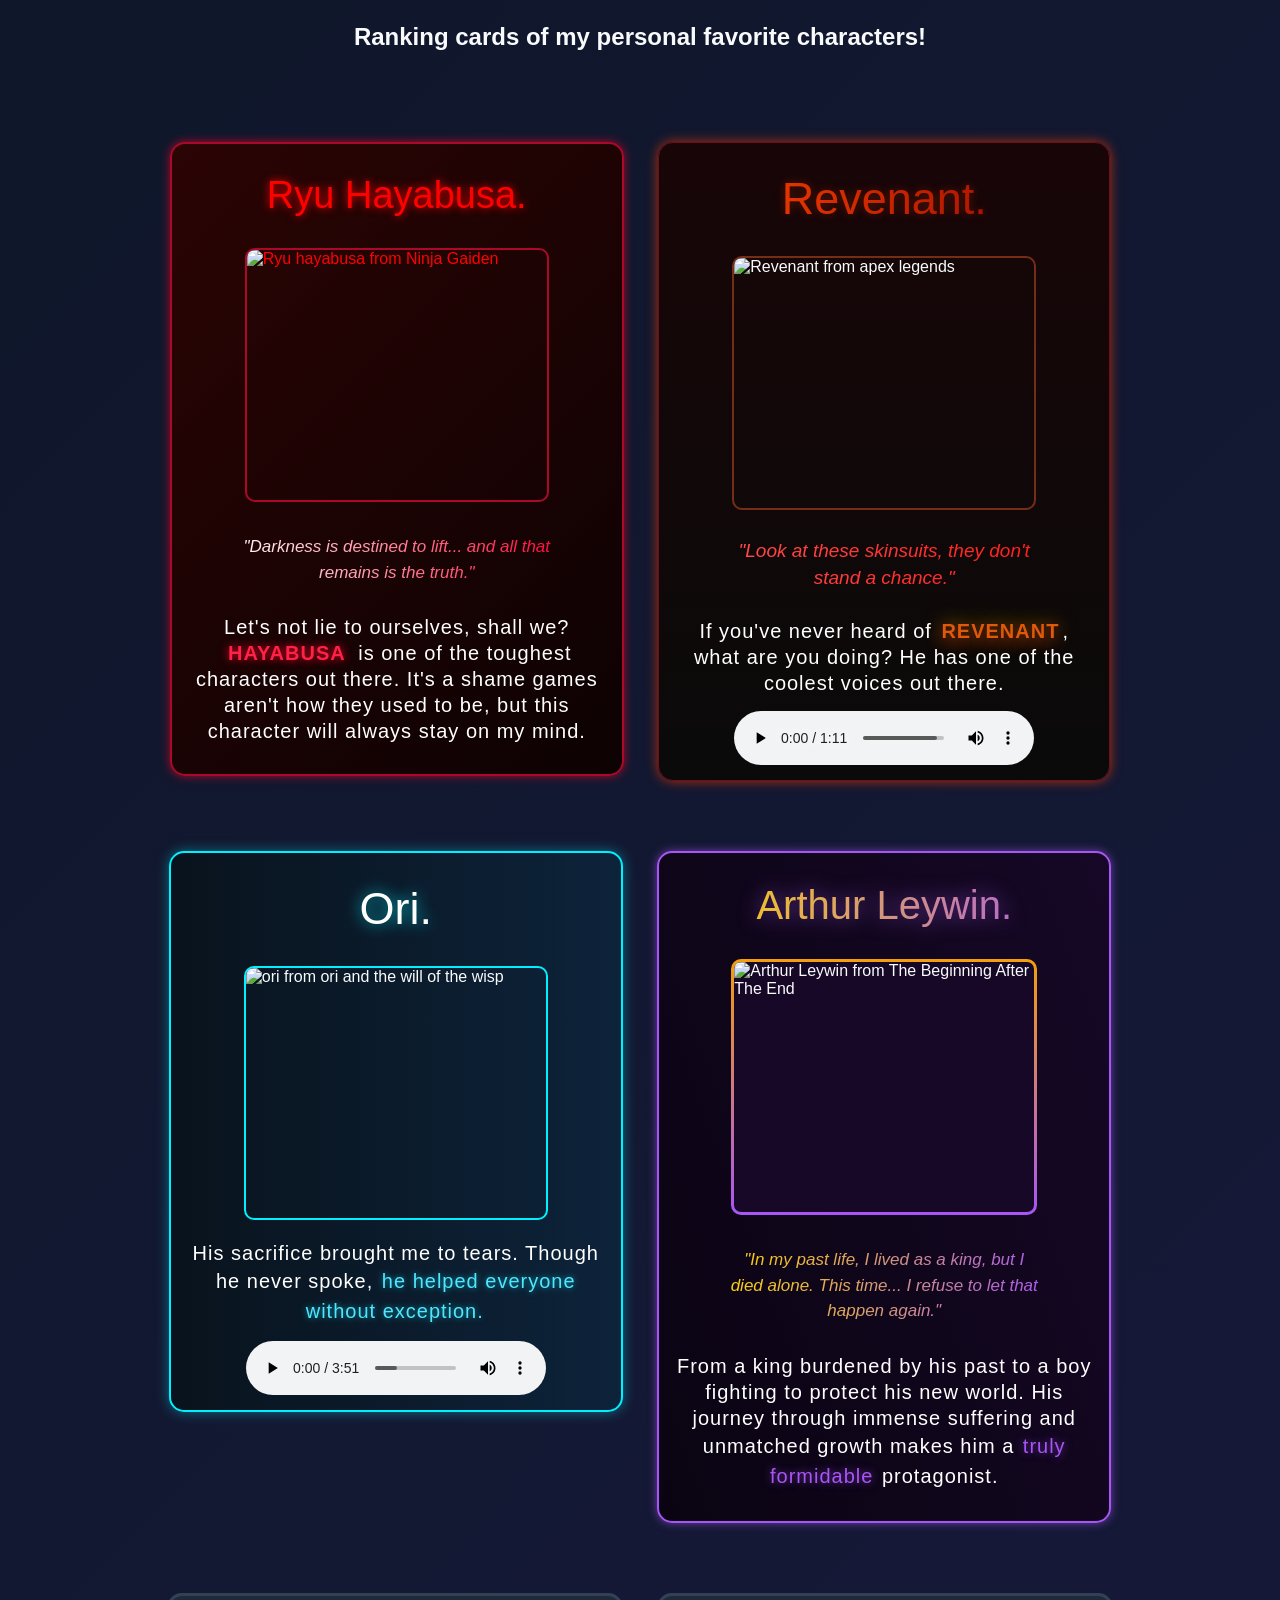
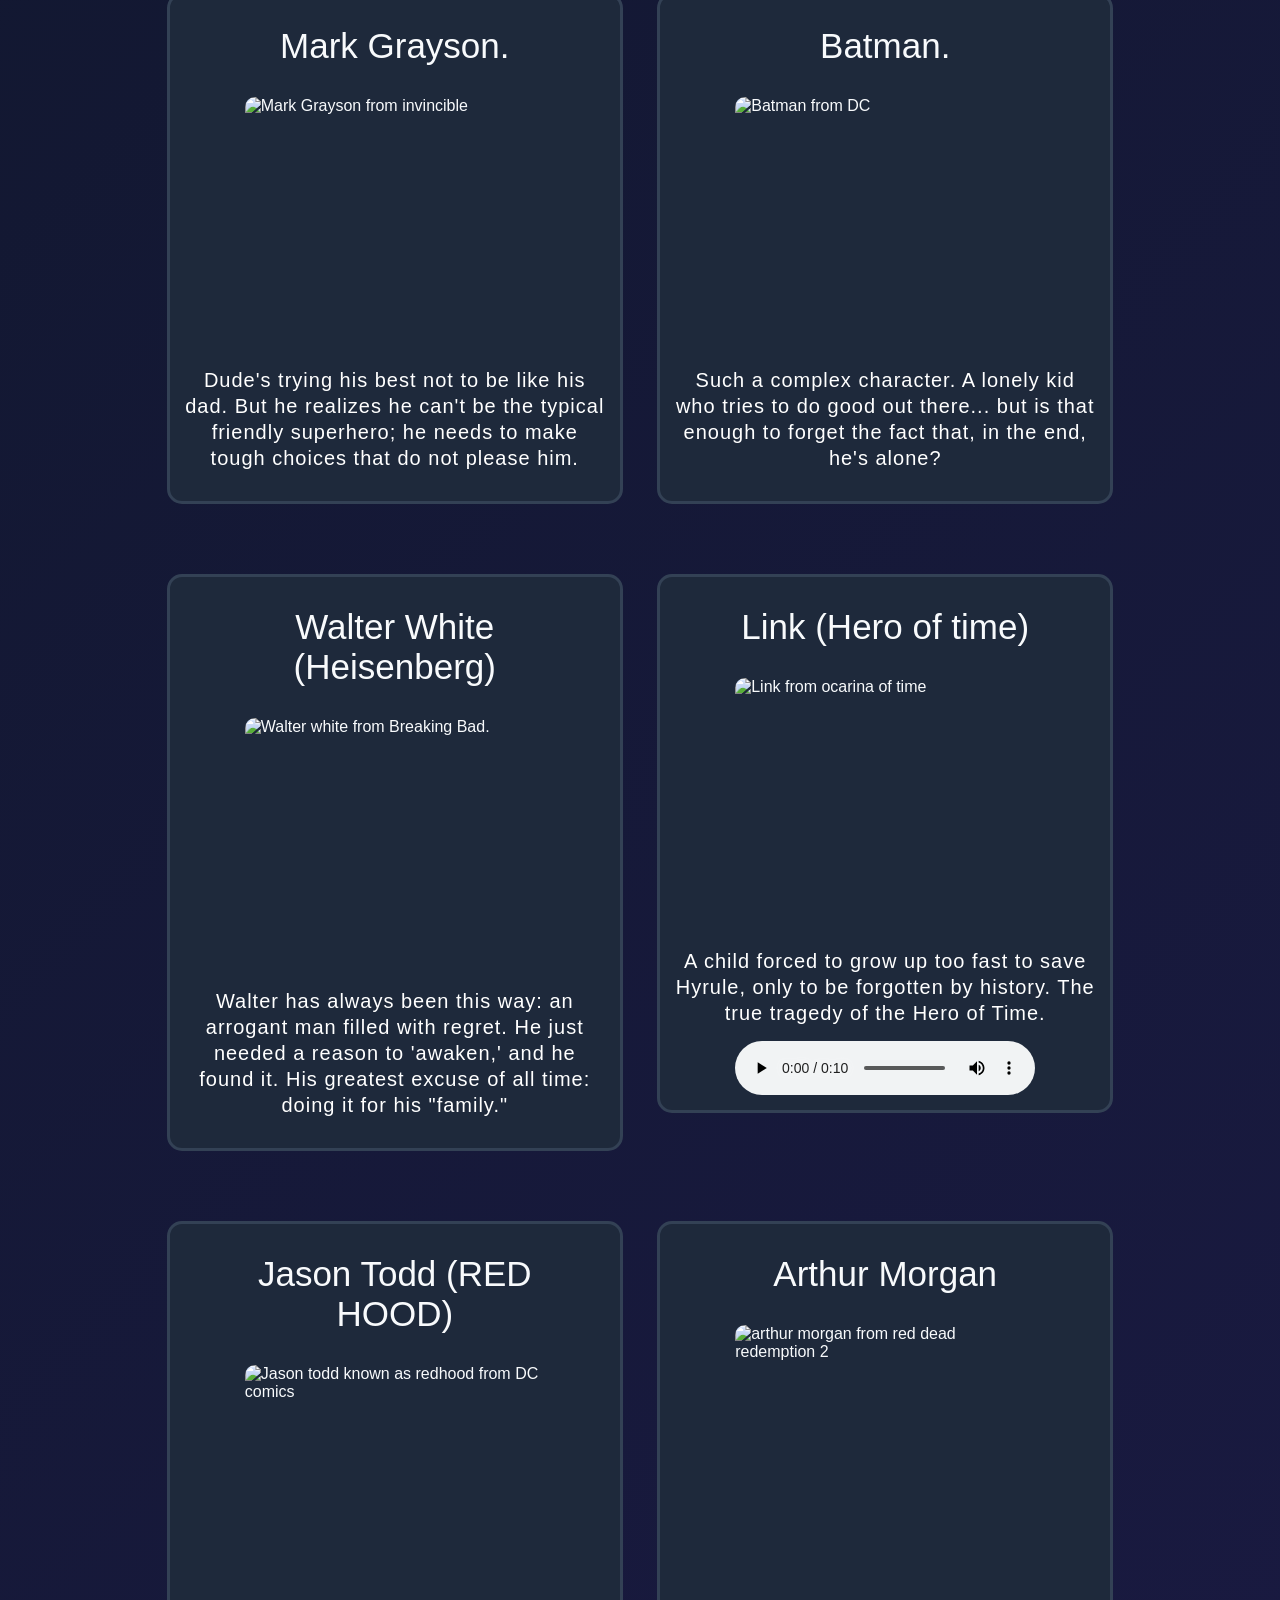
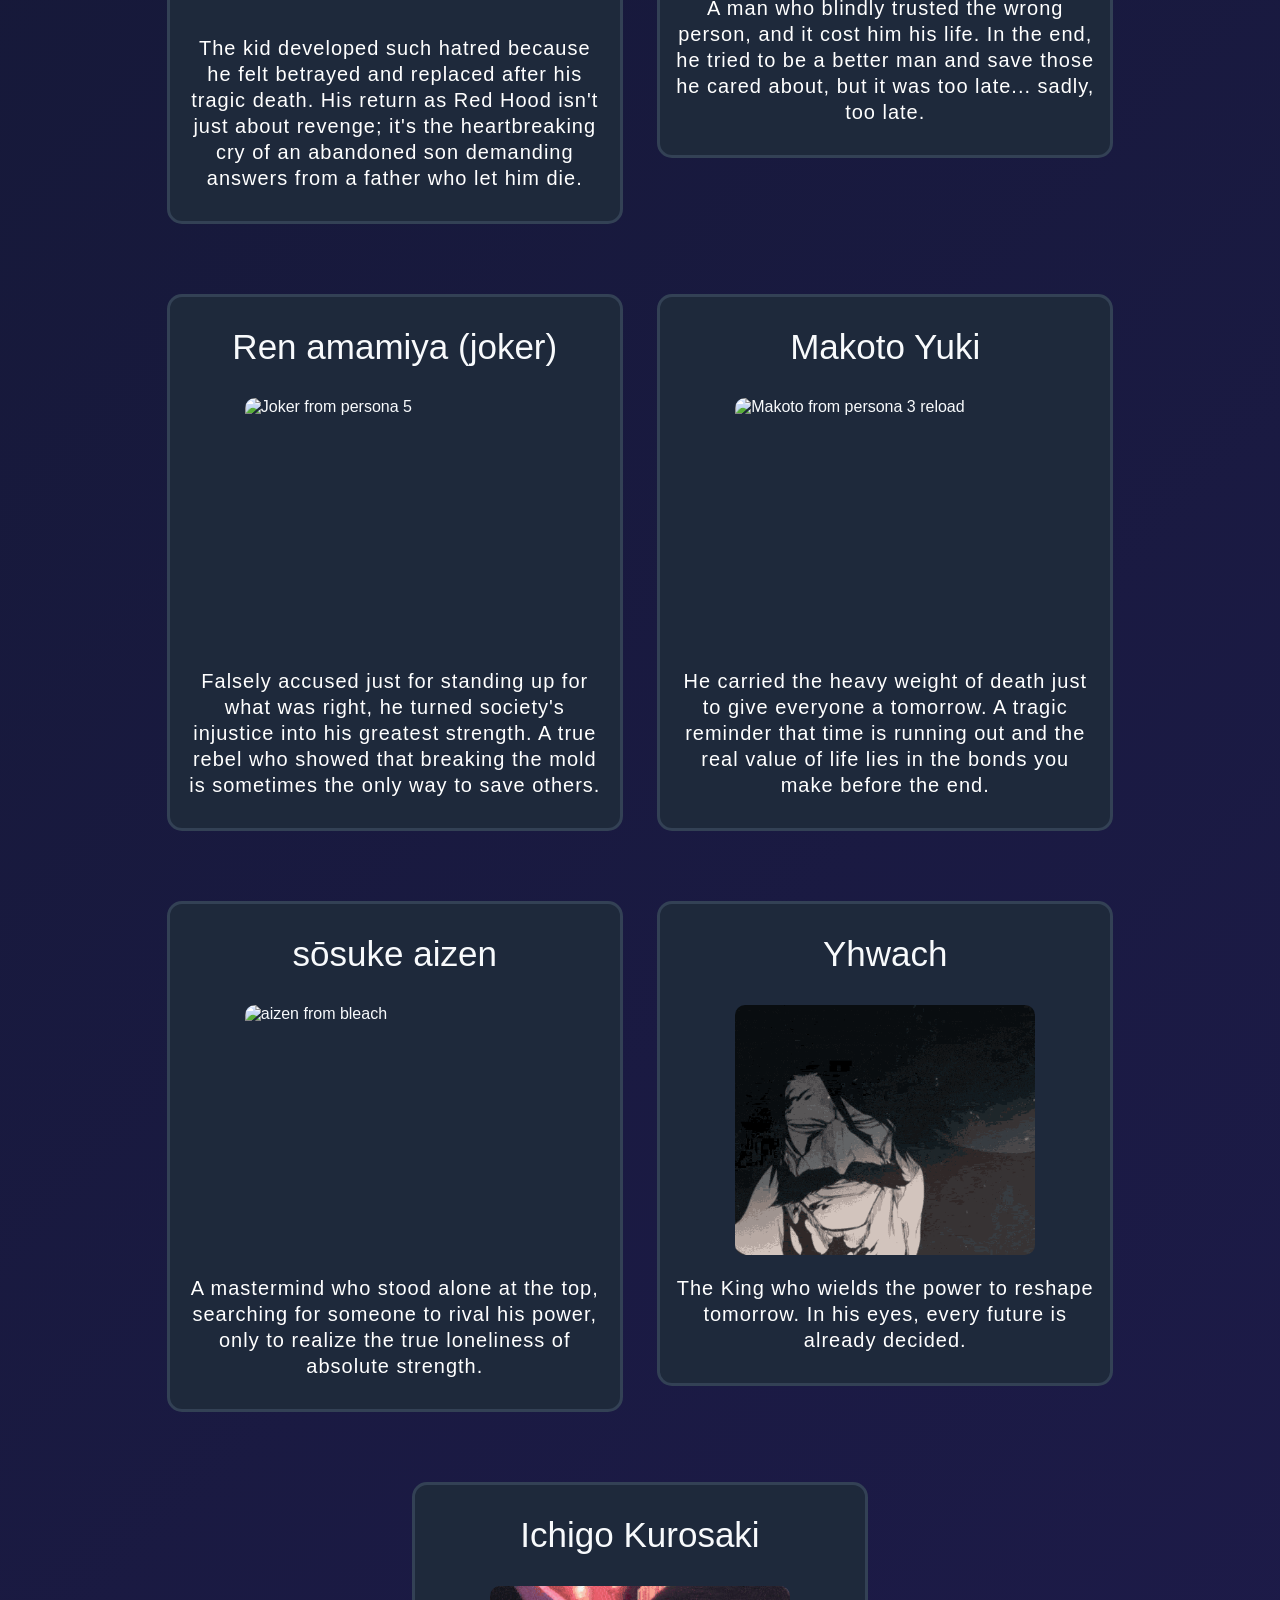
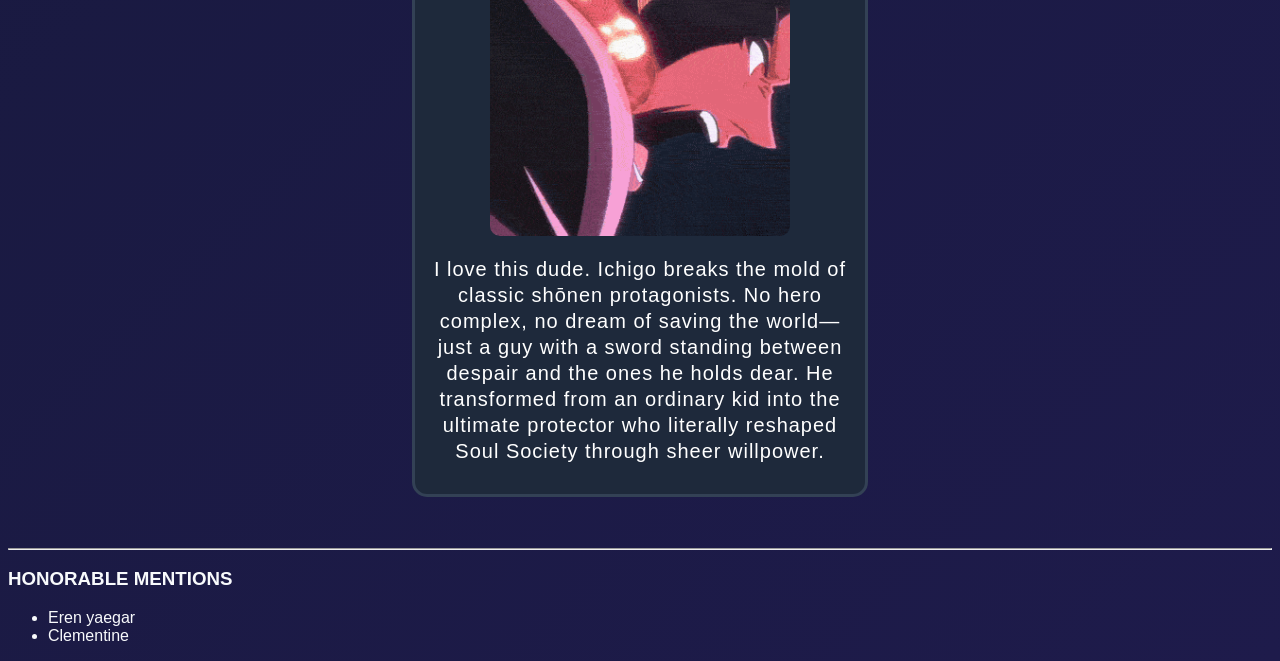
==== index.html @ 3b2e3a4d "Insert quote block for Arthur Leywin Added a blockquote with a quote from the character Arthur Leywi" ====
<!DOCTYPE html>
<html lang="en">
<head>
       
    <meta charset="UTF-8">
    <meta name="viewport" content="width=device-width, initial-scale=1.0">
    <title>Ranking cards of my personal favorite characters!</title>
    <link rel="stylesheet" href="styles.css">
</head>
<body>
    <main>
        <section class="ranking-containers"> 
            <h1>Ranking cards of my personal favorite characters!</h1>

            <ol class="card-list" reversed start="15">
                <li>
                    <article class="card hayabusa">
                        <h2>Ryu Hayabusa.</h2>
                        <figure>
                        <img class="img" src="https://i.pinimg.com/1200x/de/de/7a/dede7a80f0444bd519f3d595fdd11f4c.jpg" alt="Ryu hayabusa from Ninja Gaiden" width="300" height="240">
                        </figure>
                        <blockquote>
                            "Darkness is destined to lift... and all that remains is the truth."
                        </blockquote>
                        <p>Let's not lie to ourselves, shall we? <span class="blood">Hayabusa</span> is one of the toughest characters out there. It's a shame games aren't how they used to be, but this character will always stay on my mind.</p>
                    </article>
                </li>
                <li>
                    <article class="card revenant">
                        <h2>Revenant.</h2>
                        <figure>
                        <img class="img" src="https://i.pinimg.com/1200x/af/ca/5d/afca5d94ee458513b6a94187cac7ac48.jpg" alt="Revenant from apex legends" width="300" height="240" loading="lazy">
                        </figure>
                        <blockquote>
                            "Look at these skinsuits, they don't stand a chance."
                        </blockquote>
                        <p>If you've never heard of <span class="rev">Revenant</span>, what are you doing? He has one of the coolest voices out there.</p>
                        <audio controls aria-label="Audio snippet for Revenant">
                            <source src="audio/rev.mp3" type="audio/mpeg">
                            Your browser does not support the audio element.
                        </audio>
                    </article>
                </li>
                <li>
                    <article class="card ori">
                        <h2>Ori.</h2>
                        <figure>
                        <img class="img" src="https://i.pinimg.com/736x/ad/0d/32/ad0d325dffe5e56f95df630794cdb089.jpg" alt="ori from ori and the will of the wisp" width="300" height="240" loading="lazy">
                        </figure>
                        <p>His sacrifice brought me to tears. Though he never spoke, <span class="helped">he helped everyone without exception.</span></p>
                        <audio controls aria-label="Audio snippet for ori" title="Ori, Embracing the Light">
                            <source src="audio/ori.mp3" type="audio/mpeg">
                            Your browser does not support the audio element.
                        </audio>
                    </article>
                </li>
                <li>
                   <article class="card arthur-leywin">
                        <h2>Arthur Leywin.</h2>
                        <figure>
                        <img class="img" src="https://i.pinimg.com/736x/f5/fa/d6/f5fad6fe67c61449ed8ab44afc6a6dd5.jpg" alt="Arthur Leywin from The Beginning After The End" width="300" height="240" loading="lazy">
                        </figure>
                        <blockquote>
                            "In my past life, I lived as a king, but I died alone. This time... I refuse to let that happen again."
                        </blockquote>
                        <p>From a king burdened by his past to a boy fighting to protect his new world. His journey through immense suffering and unmatched growth makes him a <span class="highlight">truly formidable</span> protagonist.</p>
                    </article>
                </li>
                <li>
                    <article class="card mark">
                        <h2>Mark Grayson.</h2>
                        <figure>
                        <img class="img" src="https://i.pinimg.com/736x/b8/e1/2a/b8e12ab8bf2c72c7425e699caced9a90.jpg" alt="Mark Grayson from invincible" width="300" height="240" loading="lazy">
                        </figure>
                        <p>Dude's <span class="dad">trying his best not to be like his dad. </span> But he realizes he can't be the typical friendly superhero; he needs to make tough choices that do not please him.</p>
                    </article>
                </li>
                <li>
                    <article class="card batman">
                        <h2>Batman.</h2>
                        <figure>
                        <img class="img" src="https://i.pinimg.com/736x/93/af/e0/93afe036d8d1ad97bec951132f449b0a.jpg" alt="Batman from DC" width="300" height="240" loading="lazy">
                        </figure>
                        <p>Such a complex character. A <span class="lonely">lonely kid</span> who tries to do good out there... but is that enough to forget the fact that, in the end, he's alone?</p>
                    </article>
                </li>
                <li>
                    <article class="card walter">
                        <h2>Walter White (Heisenberg)</h2>
                        <figure>
                        <img class="img" src="https://i.pinimg.com/1200x/9d/eb/b8/9debb813d42f599cc954f890847a4afd.jpg" alt="Walter white from Breaking Bad." width="300" height="240" loading="lazy">
                        </figure>
                        <p>Walter has always been this way: <span class="arrogant">an arrogant man filled with regret.</span> He just needed a reason to 'awaken,' and he found it. His greatest excuse of all time: doing it for his "family."</p>
                    </article>
                </li>
                <li>
                    <article class="card link">
                        <h2>Link (Hero of time)</h2>
                        <figure>
                        <img class="img" src="https://i.pinimg.com/736x/00/75/97/007597c5c7804b5d04fc93dd0123c50d.jpg" alt="Link from ocarina of time" width="300" height="240" loading="lazy">
                        </figure>
                        <p>A child forced to grow up too fast to save Hyrule, only to be <span class="forgotten">forgotten by history.</span> The true tragedy of the Hero of Time.</p>
                        <audio controls aria-label="Audio snippet for link">
                            <source src="audio/link-opening-a-chest.mp3" type="audio/mpeg">
                            Your browser does not support the audio element.
                        </audio>
                    </article>
                </li>
                <li>
                    <article class="card jason">
                        <h2>Jason Todd (RED HOOD)</h2>
                        <figure>
                            <img class="img" src="https://i.pinimg.com/736x/82/77/c0/8277c04ed06eef6b8ab126cdf3c6cc48.jpg" alt="Jason todd known as redhood from DC comics" width="300" height="240" loading="lazy" >
                        </figure>
                        <p>The kid developed such hatred because he felt <span class="betrayed">betrayed and replaced</span> after his tragic death. His return as Red Hood isn't just about revenge; it's the heartbreaking cry of an abandoned son demanding answers from a father who let him die.</p>
                    </article>
                </li>
                <li>
                    <article class="card arthur">
                        <h2>Arthur Morgan</h2>
                        <figure>
                            <img class="img" src="https://i.pinimg.com/736x/e4/0b/12/e40b129f9ce73786c8fc5ddbfe5bf021.jpg" alt="arthur morgan from red dead redemption 2" width="300" height="240" loading="lazy">
                        </figure>
                        <p>A man who <span class="loyal">blindly trusted</span> the wrong person, and it cost him his life. In the end, he tried to be a better man and save those he cared about, but it was too late... sadly, too late.</p>
                    </article>
                </li>
                 <li>
                    <article class="card joker">
                        <h2>Ren amamiya (joker)</h2>
                        <figure>
                            <img class="img" src="https://i.pinimg.com/736x/59/0a/9a/590a9a34827d76a4f77e582fd25856f1.jpg" alt="Joker from persona 5" width="300" height="240" loading="lazy">
                        </figure>
                        <p>Falsely accused just for standing up for what was right, he turned society's injustice into his greatest strength. A <span class="revealed">true rebel</span> who showed that breaking the mold is sometimes the only way to save others.</p>
                    </article>
                </li>
                <li>
                    <article class="card makoto">
                        <h2>Makoto Yuki</h2>
                        <figure>
                            <img class="img" src="https://i.pinimg.com/736x/a0/5e/19/a05e19517c9d67884040095b8cb802d2.jpg" alt="Makoto from persona 3 reload" width="300" height="240" loading="lazy">
                        </figure>
                        <p>He carried the heavy weight of death just to give everyone a tomorrow. A tragic reminder that <span class="time">time is running out</span> and the real value of life lies in the bonds you make before the end.</p>
                    </article>
                </li>
                <li>
                    <article class="card aizen">
                        <h2>sōsuke aizen</h2>
                        <figure>
                            <img class="img" src="images/" alt="aizen from bleach" width="300" height="240" loading="lazy">
                        </figure>
                        <p>A mastermind who stood alone at the top, searching for someone to rival his power, only to realize the true <span class="solitude">loneliness of absolute strength.</span></p>
                    </article>
                </li>
                <li>
                    <article class="card yhwach">
                        <h2>Yhwach</h2>
                        <figure>
                            <img class="img" src="images/yhwach.gif" alt="yhwach from bleach" loading="lazy">
                        </figure>
                       <p>The King who wields the power to reshape tomorrow. In his eyes, <span class="almighty">every future is already decided.</span></p>
                    </article>
                </li>
                <li>
                    <article class="card ichigo">
                        <h2>Ichigo Kurosaki</h2>
                        <figure>
                            <img class="img" src="images/ichigo.gif" alt="ichigo from bleach" loading="lazy">
                        </figure>
                       <p>I love this dude. Ichigo breaks the mold of classic shōnen protagonists. No hero complex, no dream of saving the world—just a guy with a sword standing between despair and the ones he holds dear. He transformed from an ordinary kid into the ultimate protector who literally reshaped <span class="bankai">Soul Society</span> through sheer willpower.</p>
                    </article>
                </li>
            </ol>
            <hr>
            <h3>HONORABLE MENTIONS</h3>
            <ul class="honor-cards">
                <li>Eren yaegar</li>
                <li>Clementine</li>
            </ul>
        </section>
    </main>
</body>
</html>
---- styles.css ----
@import url('https://fonts.googleapis.com/css2?family=Clarity+City:ital,wght@0,100..900;1,100..900&display=swap');

/*
   GLOBAL STYLES
*/
body {
  background: linear-gradient(135deg, #0f172a 0%, #1e1b4b 100%);
  color: #f8fafc;
  min-height: 100vh;
  font-family: "Clarity City", sans-serif;
}

h1 {
  margin: 0 auto;
  text-align: center;
  padding: 15px;
  padding-bottom: 40px;
}

h2 {
  margin: 0 auto;
  text-align: center;
  padding: 15px;
  font-size: 35px;
  font-weight: 500;
}

p {
  font-size: 20px;
  margin: 15px auto;
  text-align: center;
  line-height: 1.3;
  color: #ffffff;
  font-weight: 200;
  letter-spacing: 1px;
}

audio {
  display: block;
  margin: 0 auto;
}

/* 
   CARD STYLES
 */
.card-list {
  list-style: none;
  padding: 0;
  text-align: center;
}

.card-list li {
  display: inline-block;
  vertical-align: top;
  margin: 15px;
}

.card {
  background-color: #1e293b;
  border-radius: 15px;
  padding: 15px;
  margin: 20px auto;
  width: 420px;
  border: 3px solid #334155;
  text-align: left;
  transition: transform 0.3s ease, box-shadow 0.3s ease;
}
.card:hover {
  transform: translateY(-5px);
}
.card img {
  width: 100%;             
  max-width: 300px;        
  height: 250px;           
  object-fit: cover;       
  object-position: center 5%;
  display: block;
  margin: 0 auto 20px auto;
  border-radius: 10px;
}

/* 
   HAYABUSA'S CARD
*/
.hayabusa {
  color: rgb(255, 0, 0);
  background: linear-gradient(135deg, #2b0404, #0d0203);
  border: 2px solid #ac0829;
  box-shadow: 0 0 10px #ac0829;
}

.hayabusa h2 {
  text-shadow: 0 0 8px red;
  font-size: 38px;
}
.hayabusa img { border: 2px solid #ac0829; }

.hayabusa blockquote {
  padding: 12px;
  border-radius: 8px;
  font-style: italic;
  text-align: center;
  background-image: linear-gradient(to right, #ffffff, #ff0033);
  -webkit-background-clip: text; 
  background-clip: text;
  color: transparent;
  line-height: 1.5;
  font-size: 17px;
}

.blood {
  color: #ff2244;
  font-weight: bold;
  text-transform: uppercase;
  padding: 3px 6px;
  text-shadow: 0 0 8px #ff0033;
}
.hayabusa:hover {
  box-shadow: 0 0 20px #ff0033, 0 0 30px rgba(255, 0, 51, 0.6);
}
/* hayabusa's card end */

/* Revenants card */ 
.revenant {
  background: linear-gradient(180deg, #180507 0%, #0a0a0a 100%);
  border: 1px solid #6b0f1a;
  box-shadow: 0 0 12px rgba(228, 55, 2, 0.77);
}
.revenant h2 {
  color: orangered;
  background-image: linear-gradient(to right, #ff4500, #8b0000);
  -webkit-background-clip: text;
  background-clip: text;
  color: transparent;
  text-shadow: 0 0 10px rgba(255, 69, 0, 0.3);
  font-size: 45px;
}

.revenant img { border: 2px solid rgba(130, 51, 23, 0.884); }

.rev {
    color: rgb(224, 88, 9);
    font-weight: bold;
    text-transform: uppercase;
    padding: 5px 3px;
    text-shadow: 
      0 5px 15px rgba(139, 0, 0, 0.8),
      0 0px 20px rgba(255, 215, 0, 0.6);
}
.revenant blockquote {
  text-align: center;
  font-size: 19px;
  padding: 8px;
  border-radius: 9px;
  font-style: italic;
  background-image: linear-gradient(to right, #ff4d4d, #ff1a1a);
  -webkit-background-clip: text;
  background-clip: text;
  color: transparent;
  line-height: 1.4;
}
.revenant:hover {
  box-shadow: 0 0 20px #ff4500, 0 0 35px rgba(228, 55, 2, 0.8);
}
/*revenat's card end*/

/*Ori's card*/
.ori {
  background: linear-gradient(to right, #09131d 0%, #0d233a 100%);
  border: 2px solid #00f0ff;
  box-shadow: 0 0 13px rgba(0, 240, 255, 0.4);
}

.ori h2 {
  font-size: 45px;
  color: #fffefe;
  text-shadow: 0 0 15px rgba(0, 240, 255, 0.8);
}

.ori img { border: 2px solid #00f0ff; }

.helped {
  font-weight: normal;  
  line-height: 1.5;     
  color: #52e5ff;       
  text-shadow: 0 0 6px rgba(0, 240, 255, 0.6); 
  padding: 2px;
}
.ori:hover {
  box-shadow: 0 0 25px rgba(0, 240, 255, 0.8);
}
/*Ori's card end*/

/*arthurs card*/ 

.arthur-leywin {
  background: linear-gradient(250deg, #160826, #0a0412);
  border: 2px solid #a855f7;
  box-shadow: 0 0 10px rgba(168, 85, 247, 0.6);
}
.arthur-leywin h2 {
  font-size: 40px;
  background-image: linear-gradient(to right, #ffd700, #a855f7);
 -webkit-background-clip: text;
  background-clip: text;
  color: transparent;
  filter: drop-shadow(0 0 10px rgba(168, 85, 247, 0.6));
}

.arthur-leywin img {
  border: 3px solid transparent;
  background: linear-gradient(#160826, #160826) padding-box,
              linear-gradient(180deg, #f59e0b, #a855f7) border-box;
  border-radius: 10px;
  object-position: center 50%;
}

.highlight {
  font-weight: normal;
  color: #a855f7;
  line-height: 1.5;
  text-shadow: 0 0 8px rgba(168, 85, 247, 0.6);
  padding: 2px;
}
.arthur-leywin blockquote {
  padding: 12px; 
  border-radius: 8px; font-style: italic;
  text-align: center; 
  background-image: linear-gradient(to right, #ffd700, #a855f7); 
  -webkit-background-clip: text; 
  background-clip: text; 
  color: transparent; 
  line-height: 1.5; 
  font-size: 17px;
}
.arthur-leywin:hover {
  box-shadow: 0 0 20px rgba(168, 85, 247, 0.9), 0 0 35px rgba(245, 158, 11, 0.5);
}
/*arthurs card end */
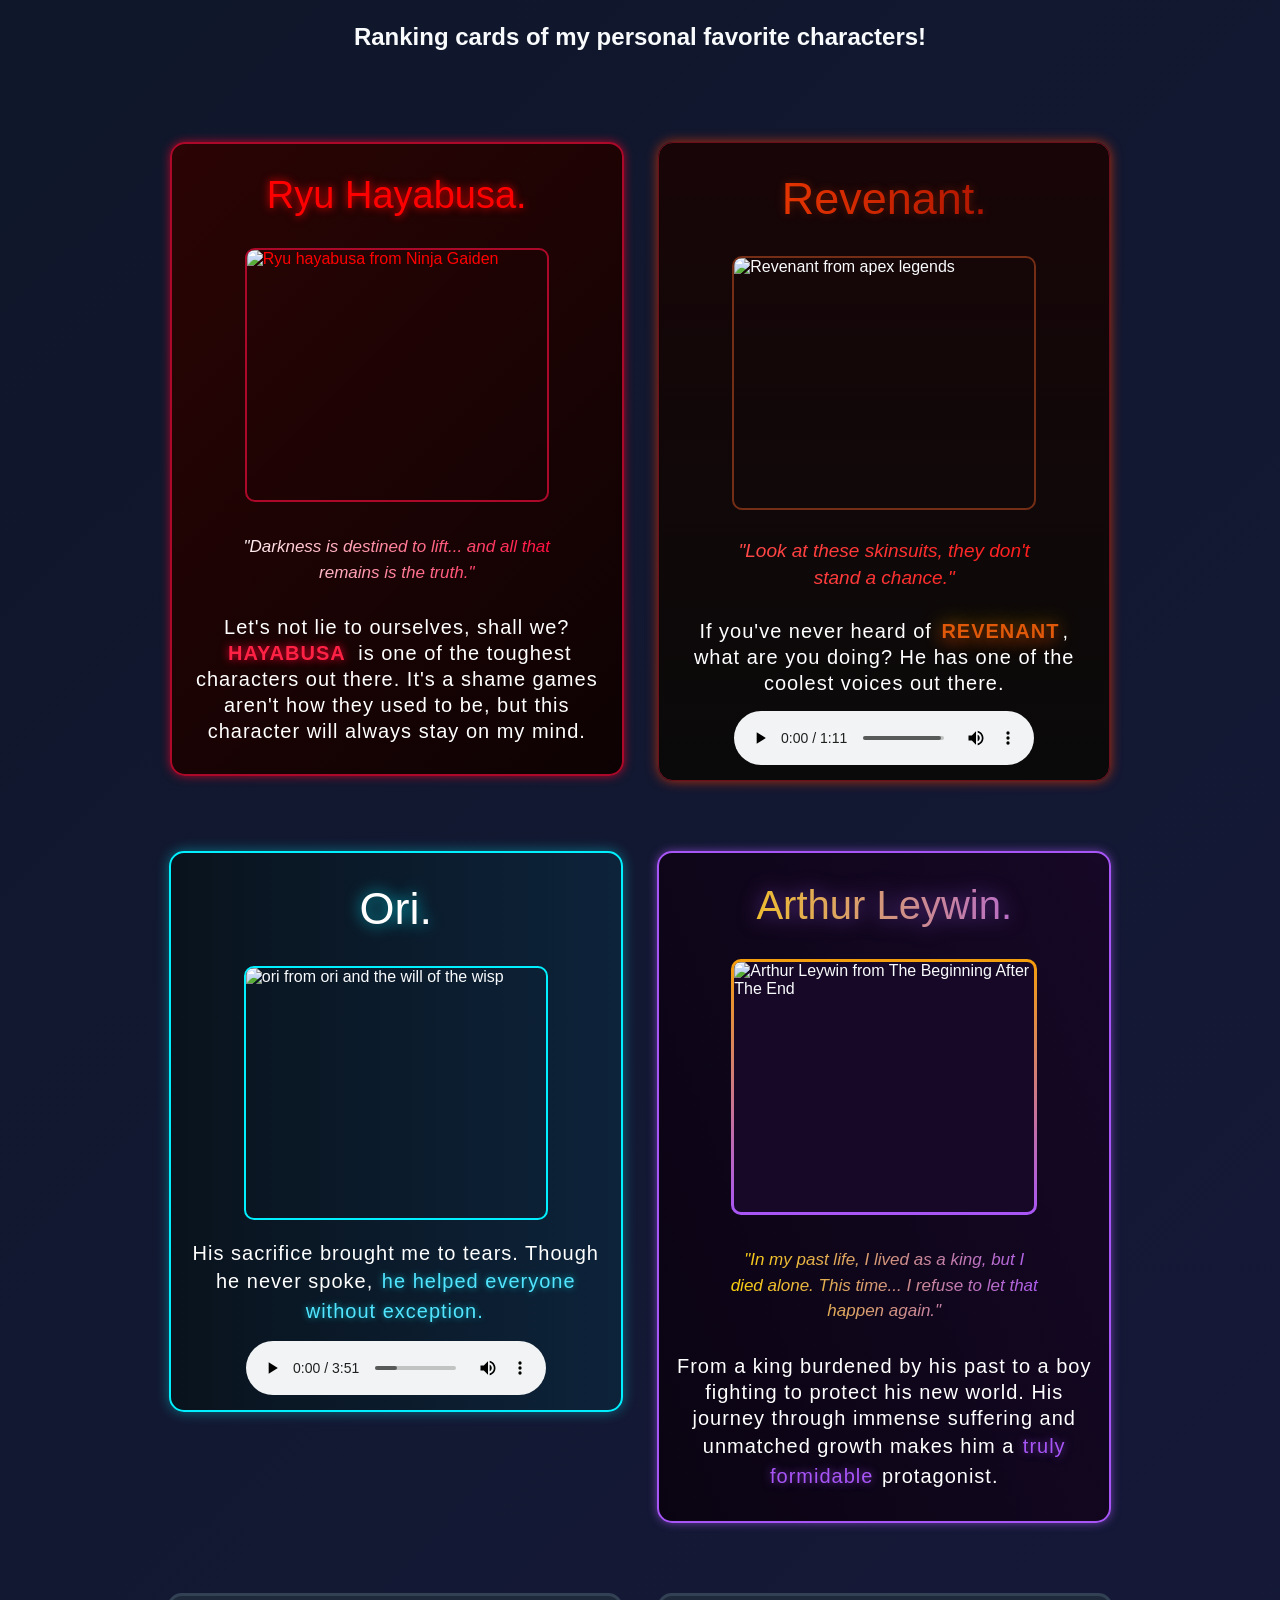
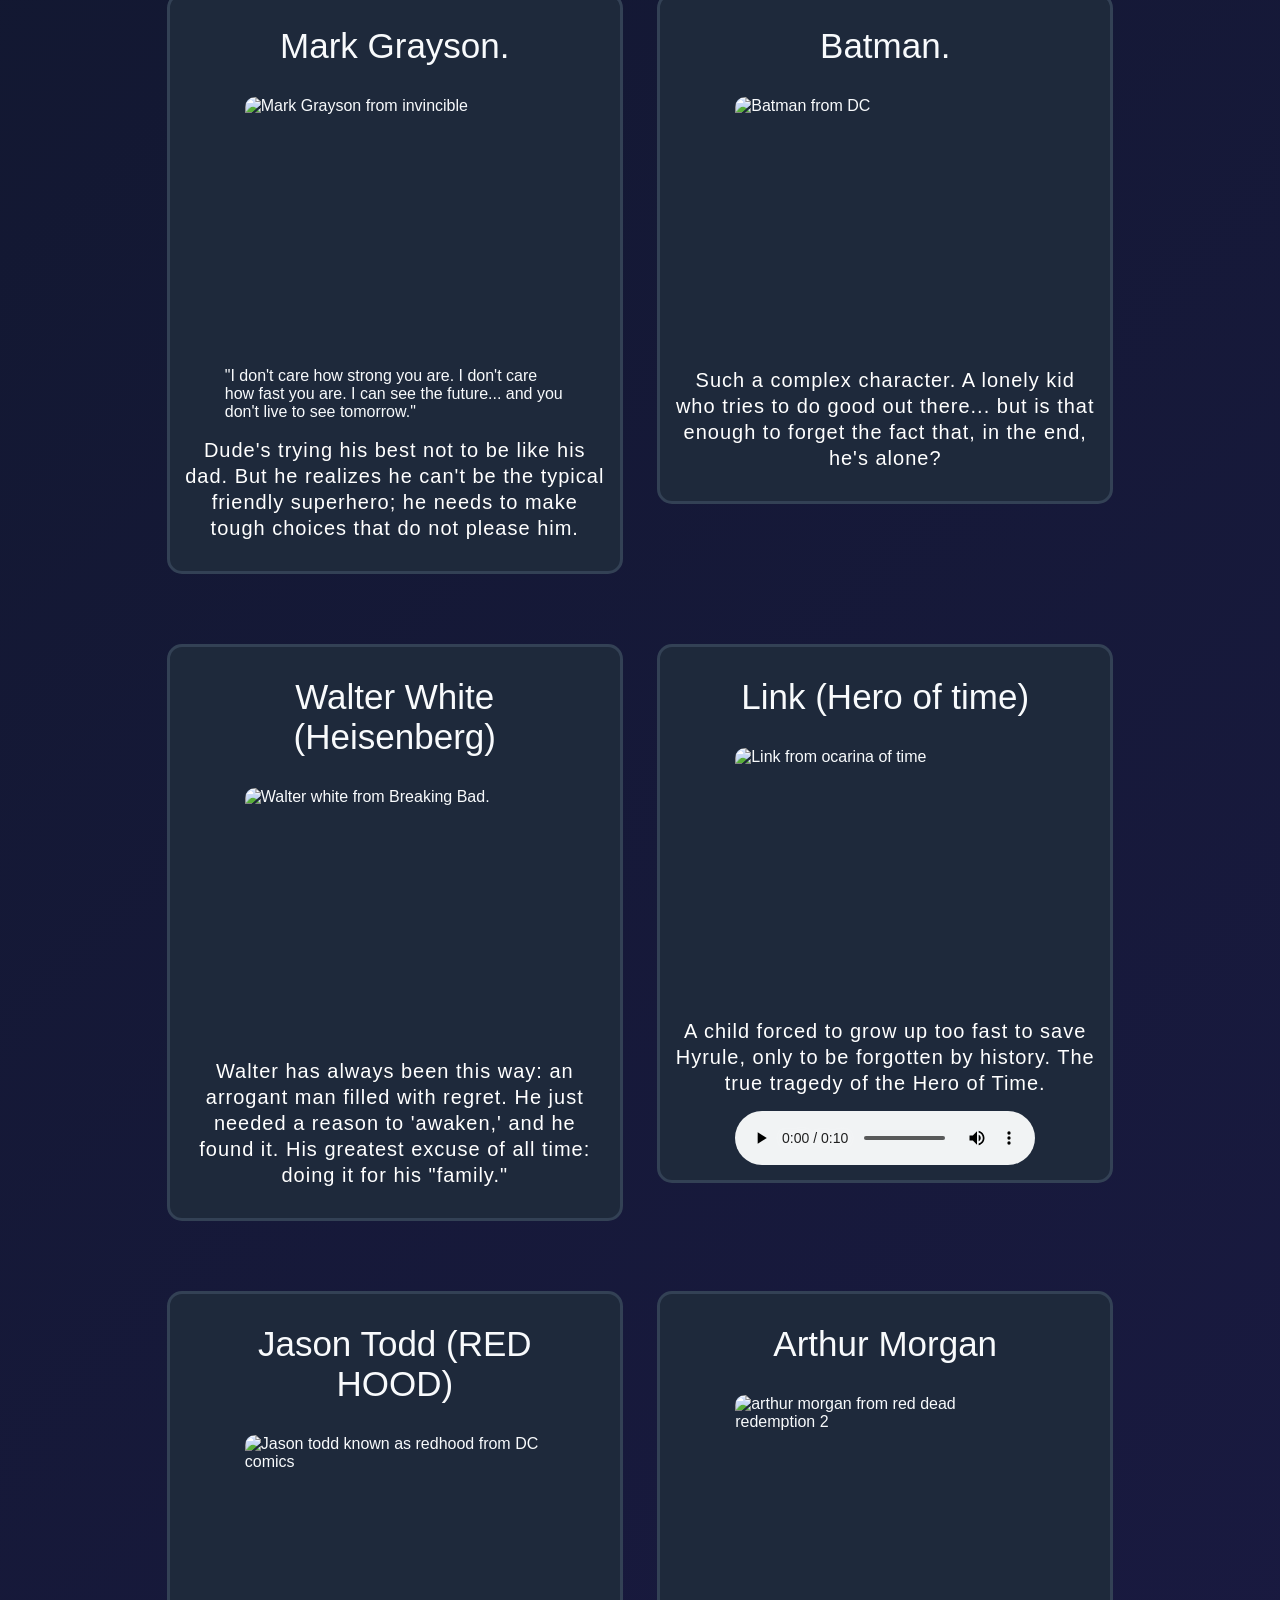
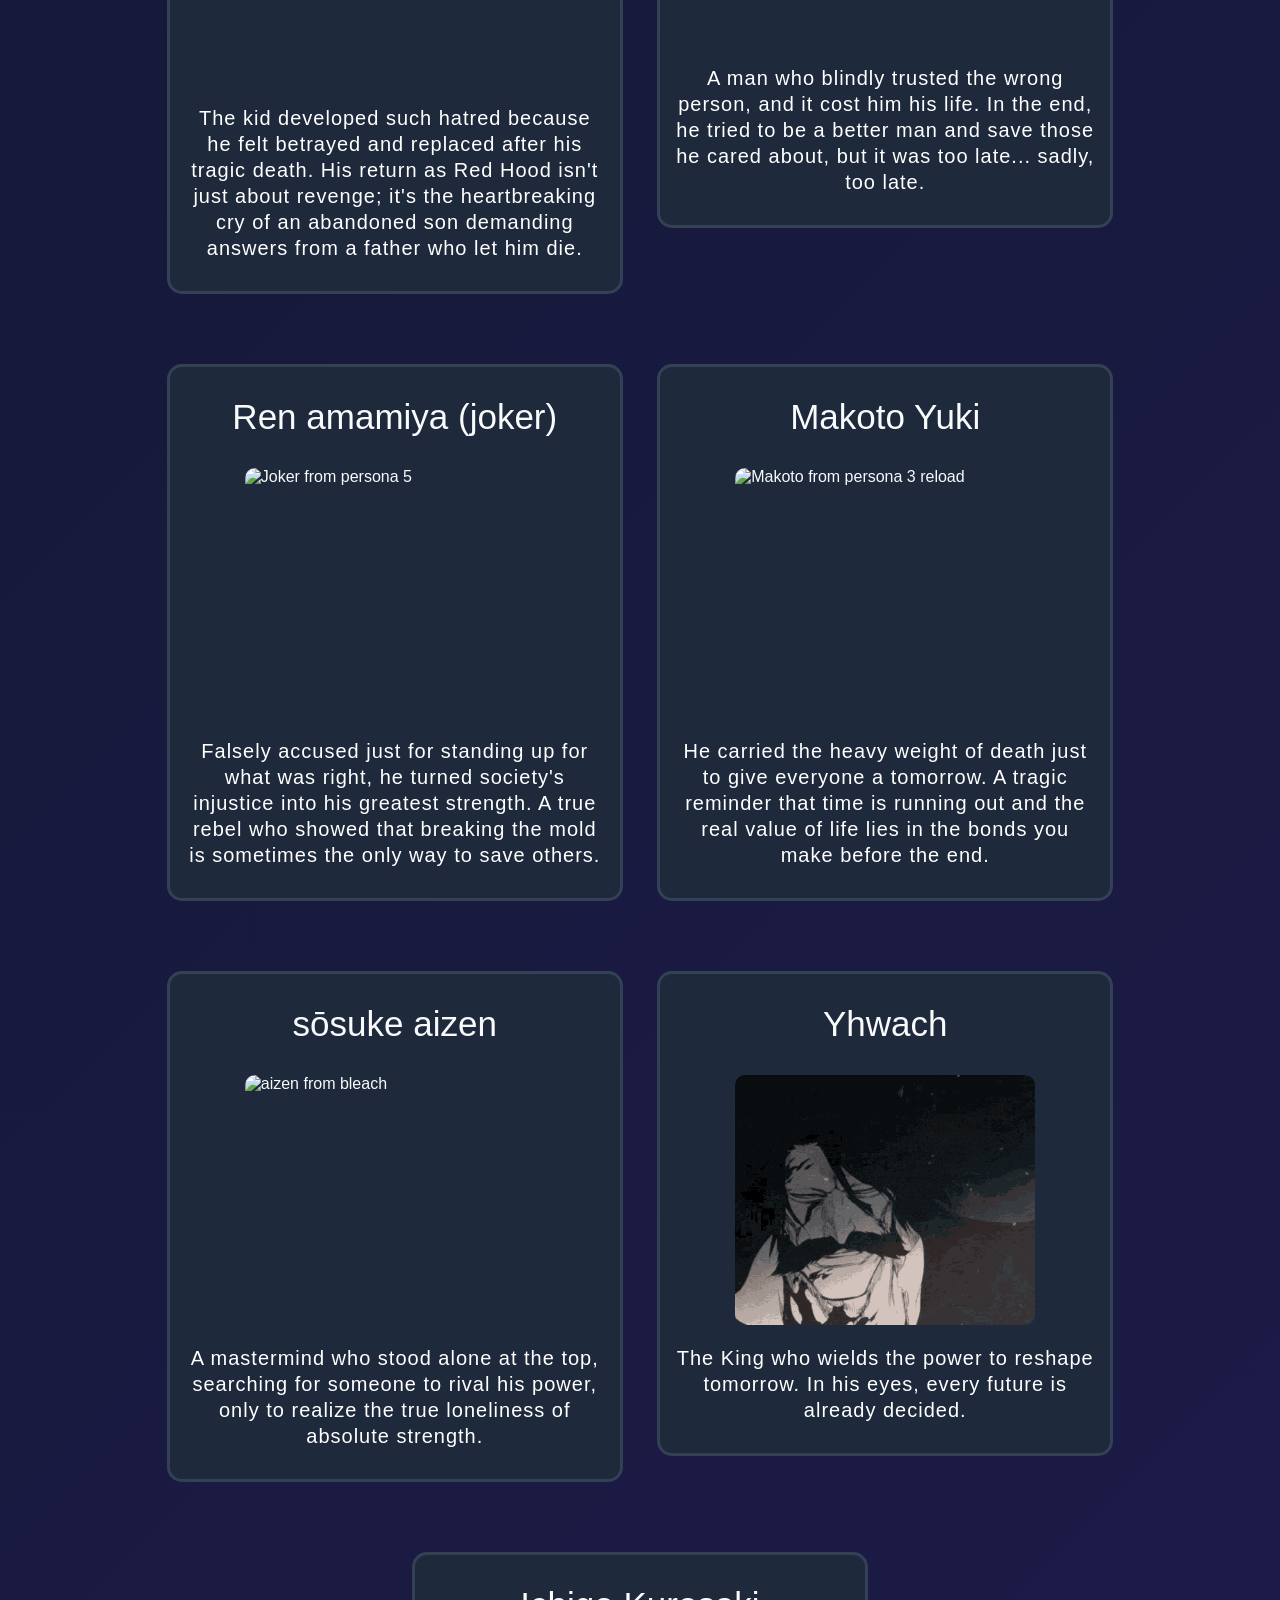
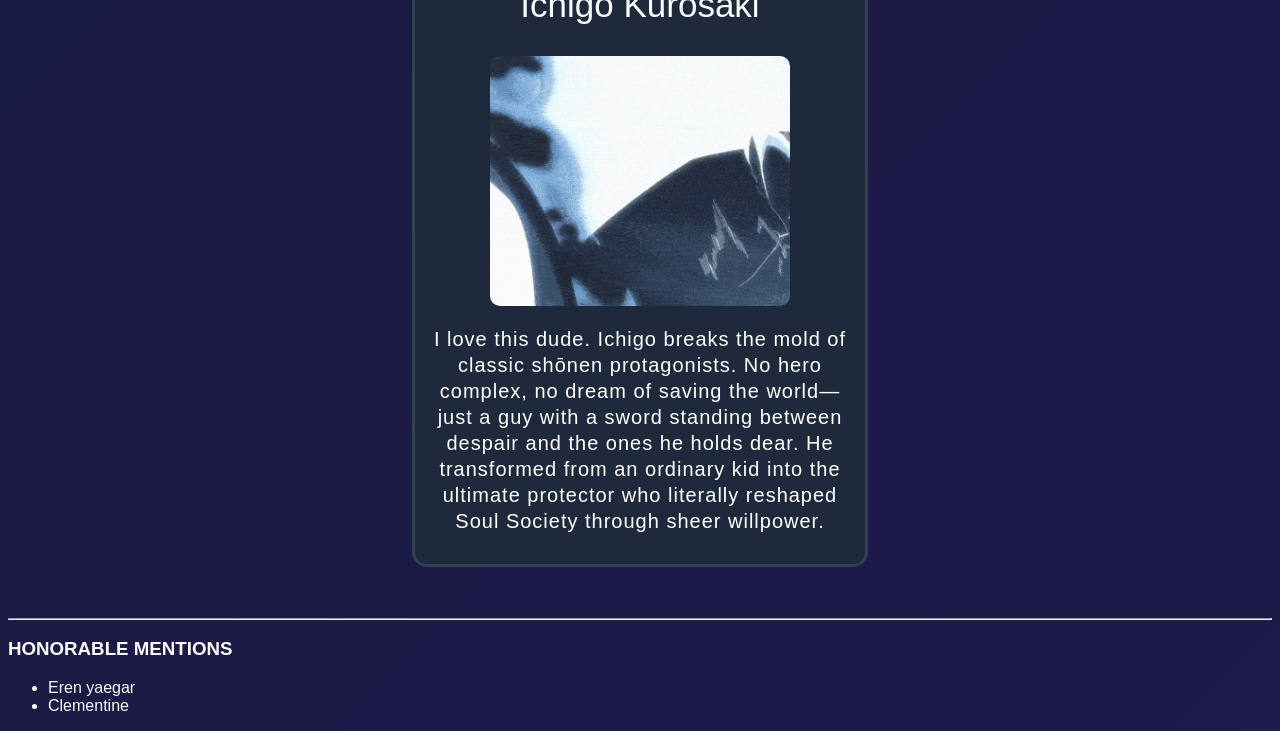
==== commit 7bec6d3e: "Update Mark Grayson's image in index.html" ====
--- a/index.html
+++ b/index.html
@@ -70,8 +70,13 @@
                     <article class="card mark">
                         <h2>Mark Grayson.</h2>
                         <figure>
-                        <img class="img" src="https://i.pinimg.com/736x/b8/e1/2a/b8e12ab8bf2c72c7425e699caced9a90.jpg" alt="Mark Grayson from invincible" width="300" height="240" loading="lazy">
+                        <img class="img" src="https://i.pinimg.com/736x/6a/29/58/6a295837041eb921356dfb1000dcae84.jpg" alt="Mark Grayson from invincible" width="300" height="240" loading="lazy">
                         </figure>
+                        <blockquote>
+                            "I don't care how strong you are. 
+                            I don't care how fast you are. 
+                            I can see the future... and you don't live to see tomorrow."
+                        </blockquote>
                         <p>Dude's <span class="dad">trying his best not to be like his dad. </span> But he realizes he can't be the typical friendly superhero; he needs to make tough choices that do not please him.</p>
                     </article>
                 </li>
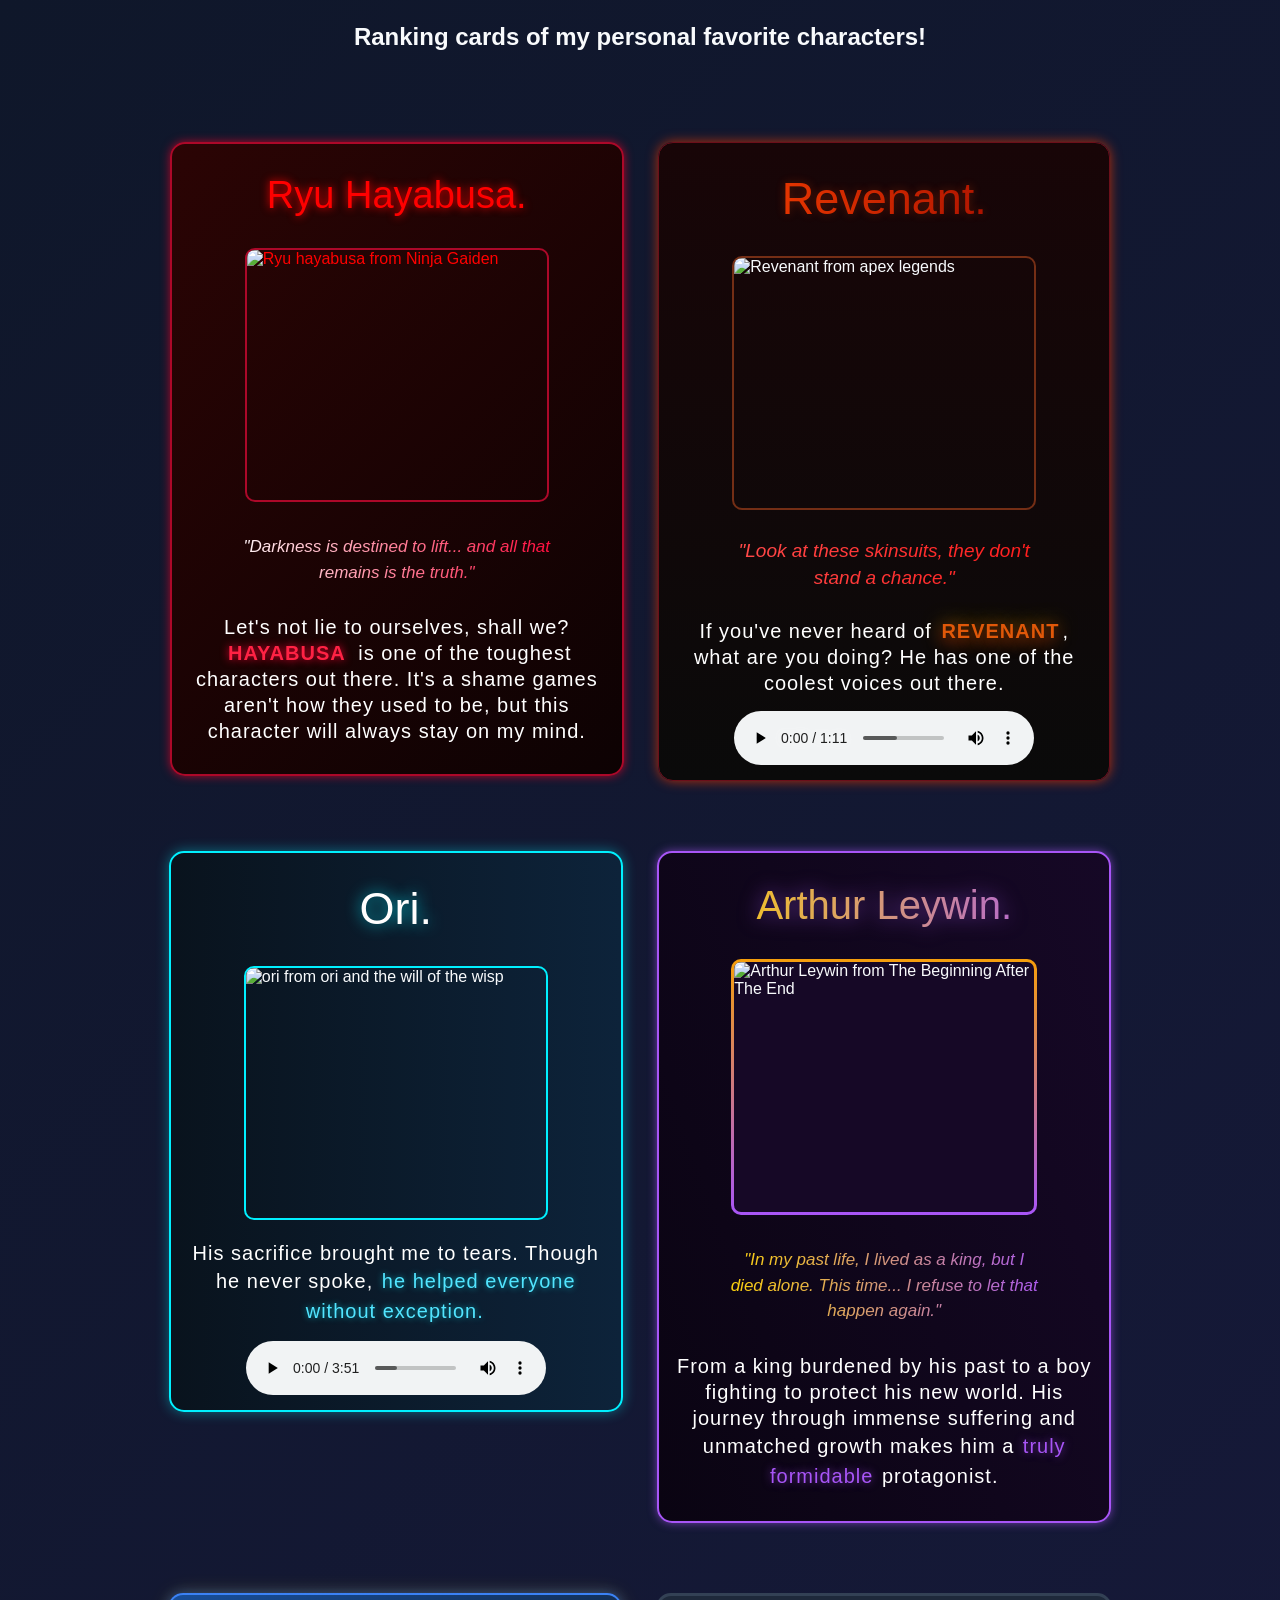
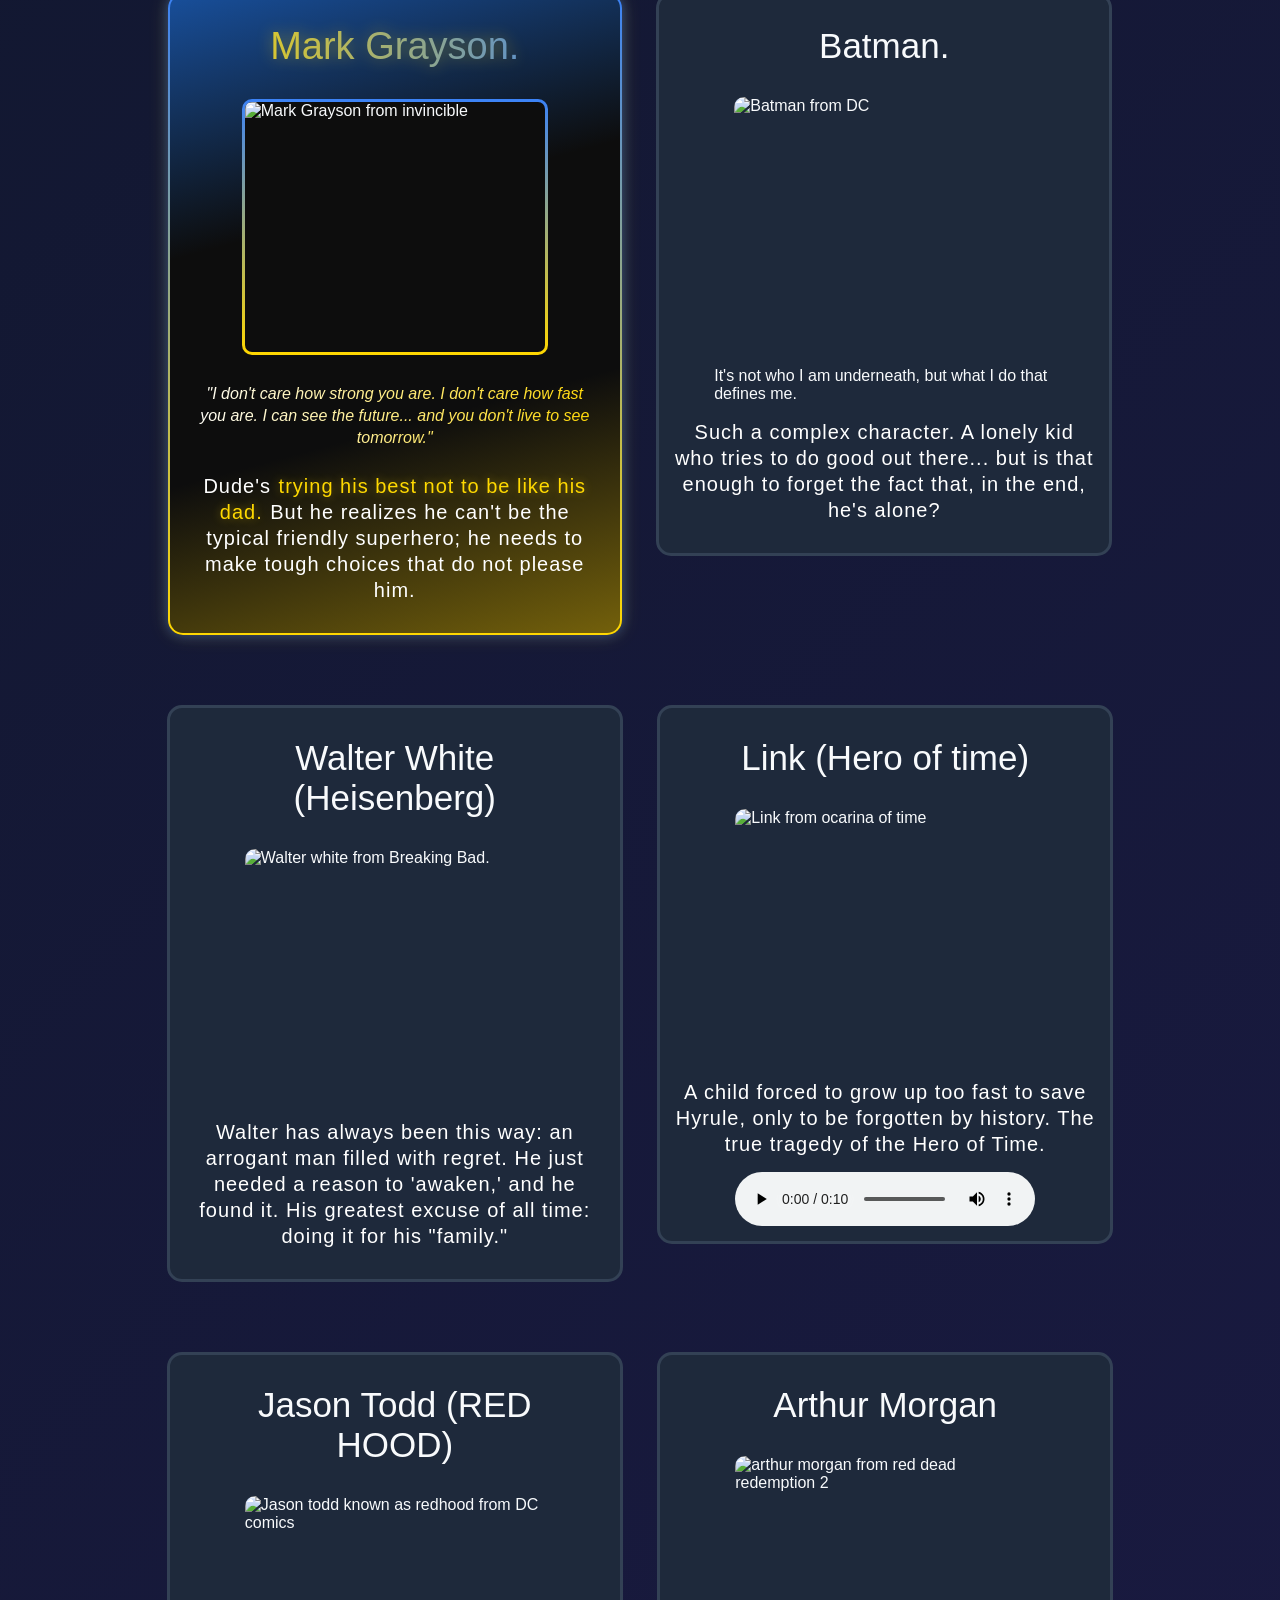
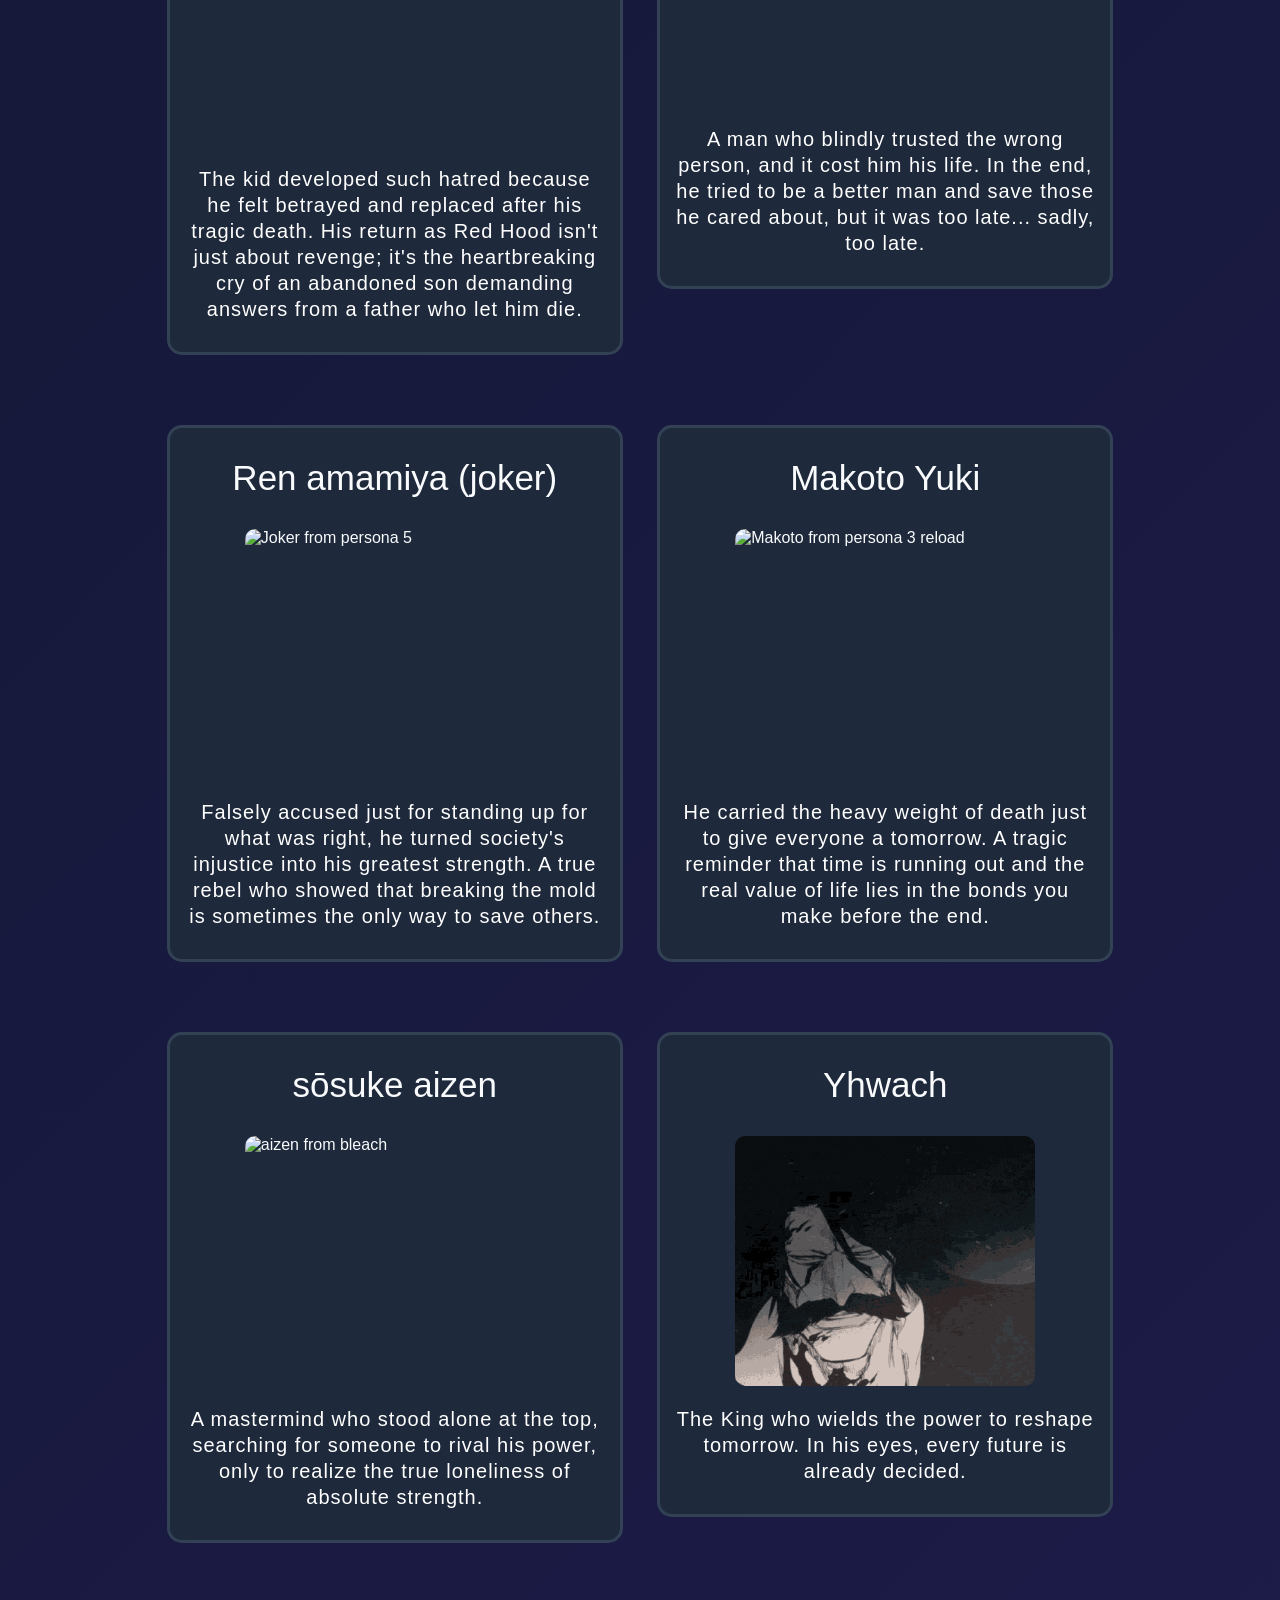
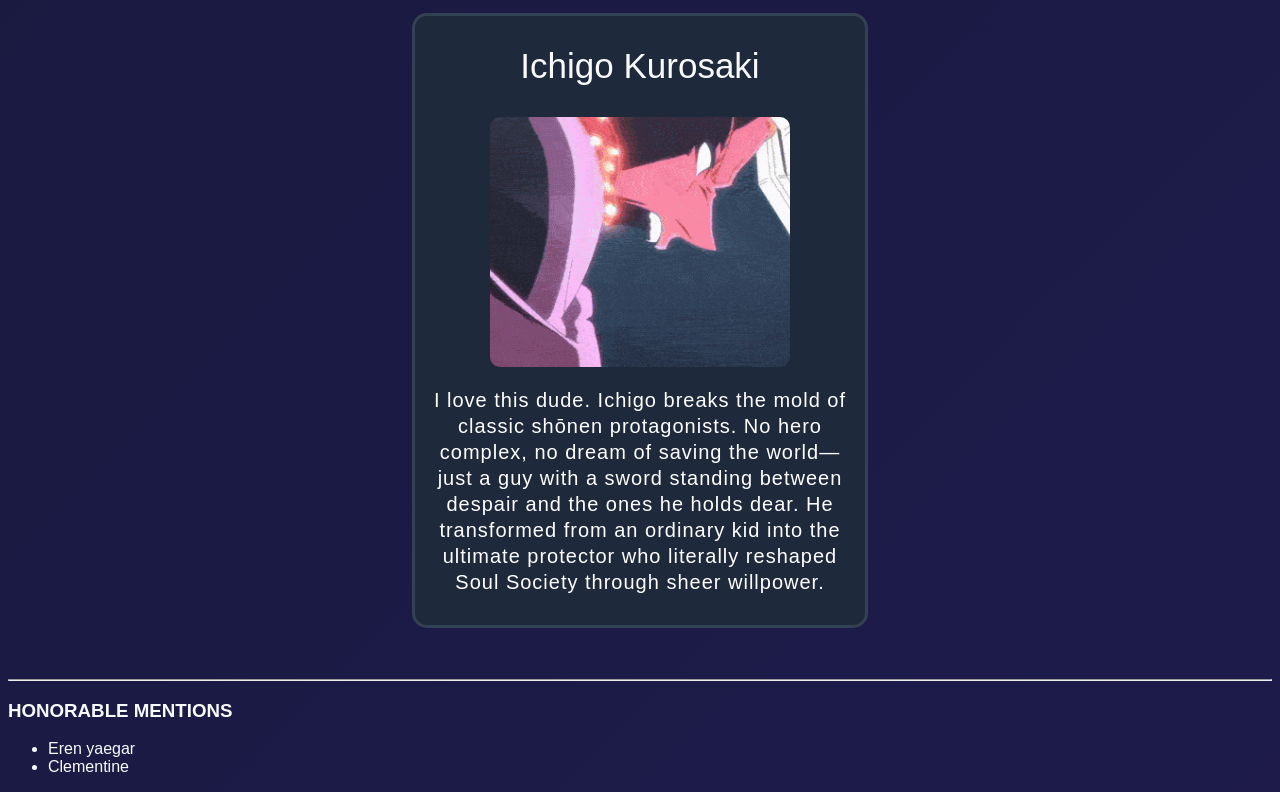
==== commit 84f32174: "Change Batman image and add a quote Updated Batman image source and added a quote." ====
--- a/index.html
+++ b/index.html
@@ -84,8 +84,11 @@
                     <article class="card batman">
                         <h2>Batman.</h2>
                         <figure>
-                        <img class="img" src="https://i.pinimg.com/736x/93/af/e0/93afe036d8d1ad97bec951132f449b0a.jpg" alt="Batman from DC" width="300" height="240" loading="lazy">
+                        <img class="img" src="https://i.pinimg.com/1200x/56/d2/36/56d236f5fd3e699390efaa984e94d633.jpg" alt="Batman from DC" width="300" height="240" loading="lazy">
                         </figure>
+                        <blockquote>
+                            It's not who I am underneath, but what I do that defines me.
+                        </blockquote>
                         <p>Such a complex character. A <span class="lonely">lonely kid</span> who tries to do good out there... but is that enough to forget the fact that, in the end, he's alone?</p>
                     </article>
                 </li>
--- a/styles.css
+++ b/styles.css
@@ -237,3 +237,50 @@
   box-shadow: 0 0 20px rgba(168, 85, 247, 0.9), 0 0 35px rgba(245, 158, 11, 0.5);
 }
 /*arthurs card end */
+
+/* marks card */
+.mark {
+  background: linear-gradient(165deg, #184f9b 0%, #0d0d0d 35%, #0d0d0d 65%, #73600b 100%) padding-box,
+  linear-gradient(180deg, #3b82f6, #ffd700) border-box;
+  border: 2px solid transparent;
+  box-shadow: 0 0 12px rgba(59, 130, 246, 0.4), 0 0 20px rgba(255, 215, 0, 0.2);
+
+}
+.mark h2 {
+  font-size: 38px;
+  background-image: linear-gradient(to right, #ffd700, #3b82f6);
+  -webkit-background-clip: text;
+  background-clip: text;
+  color: transparent;
+  filter: drop-shadow(0 0 8px rgba(255, 215, 0, 0.4));
+}
+.mark img {
+  border: 3px solid transparent;
+  background: linear-gradient(#0d0d0d, #0d0d0d) padding-box, 
+              linear-gradient(180deg, #3b82f6,#ffd700) border-box;
+  border-radius: 10px;
+  object-position: center center;
+}
+.mark blockquote {
+  padding: 8px;
+  margin: 12px auto;
+  font-style: italic;
+  font-size: 16px;
+  line-height: 1.4;
+  background-image: linear-gradient(to right, #ffffff, #ffd700);
+  -webkit-background-clip: text;
+  background-clip: text;
+  color: transparent;
+  text-align: center;
+}
+.dad {
+  font-weight: 400;
+  color: #ffd900;
+  line-height: 1.2;
+  text-shadow: 0 0 10px rgba(255, 215, 0, 0.4);
+  padding: 1px;
+}
+.mark:hover {
+  box-shadow: 0 0 20px rgb(59, 131, 246), 0 0 35px rgb(255, 217, 0);
+}
+/*marks card end */
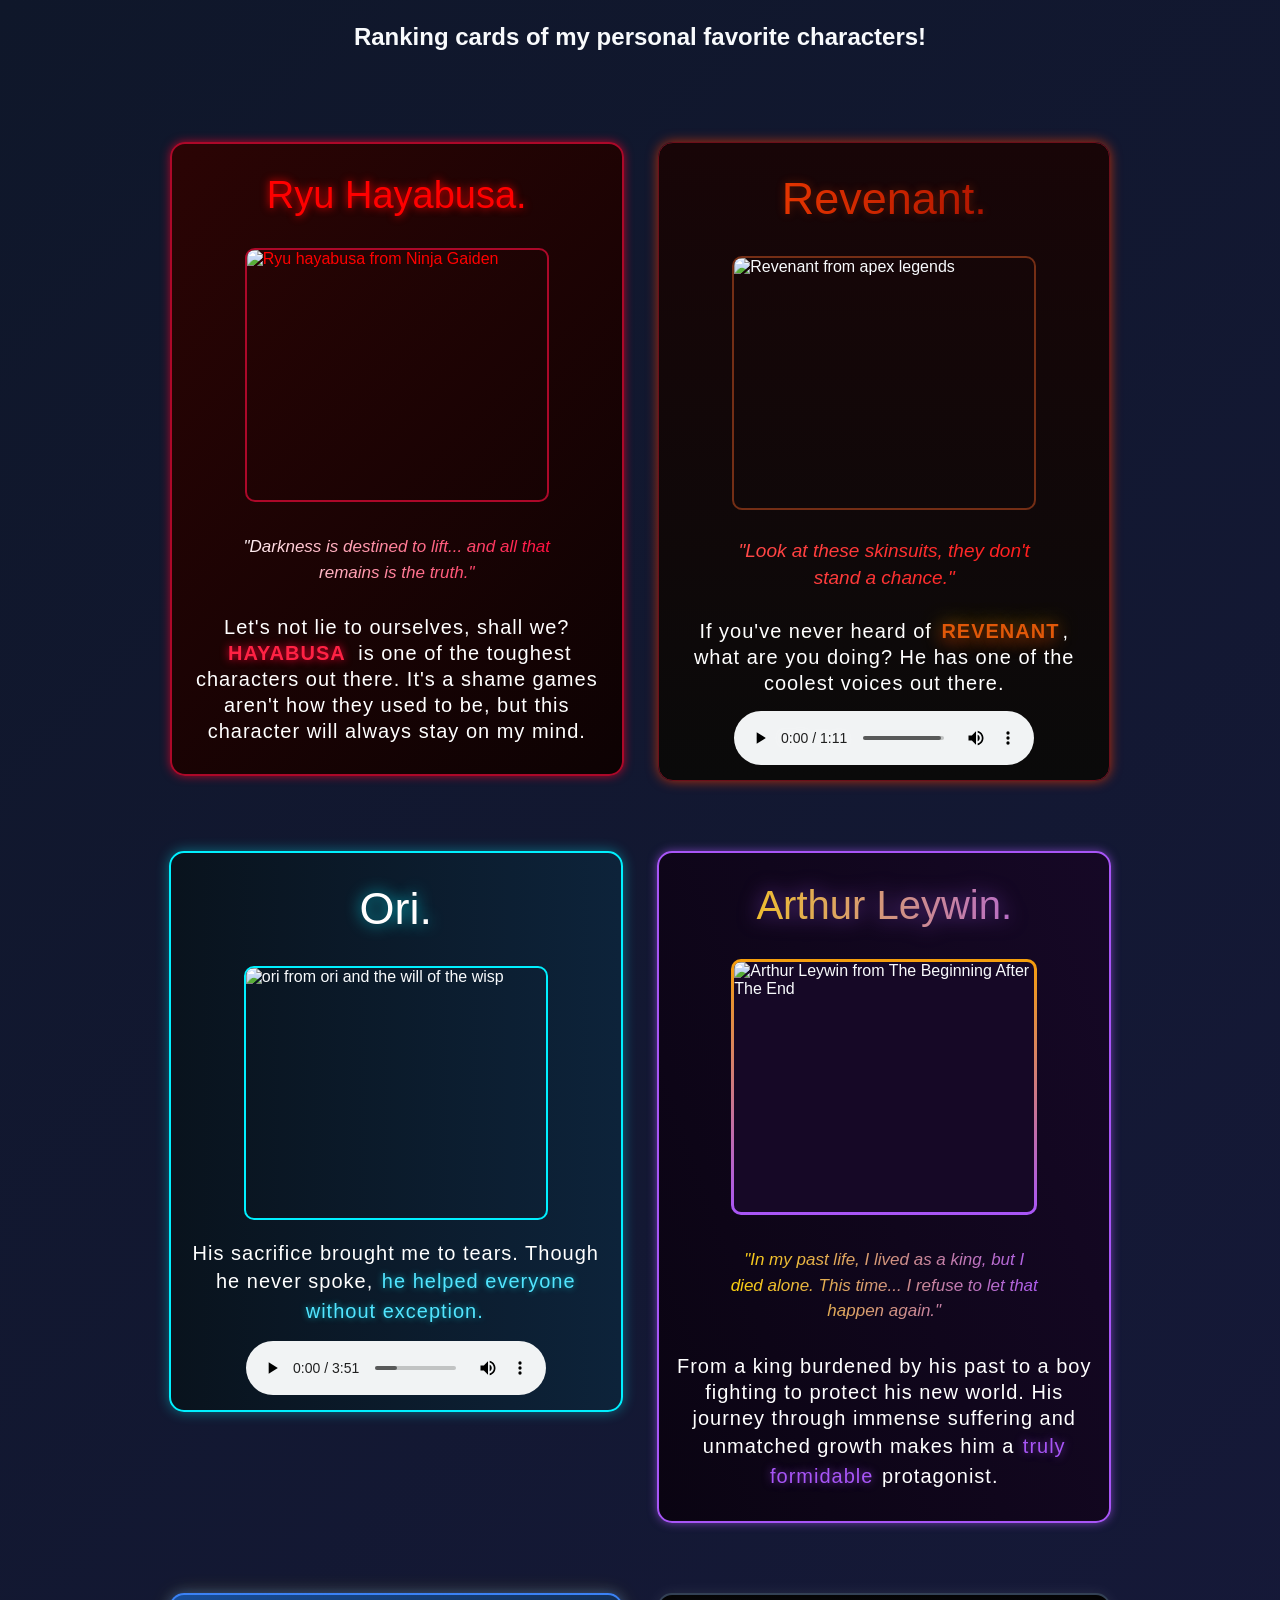
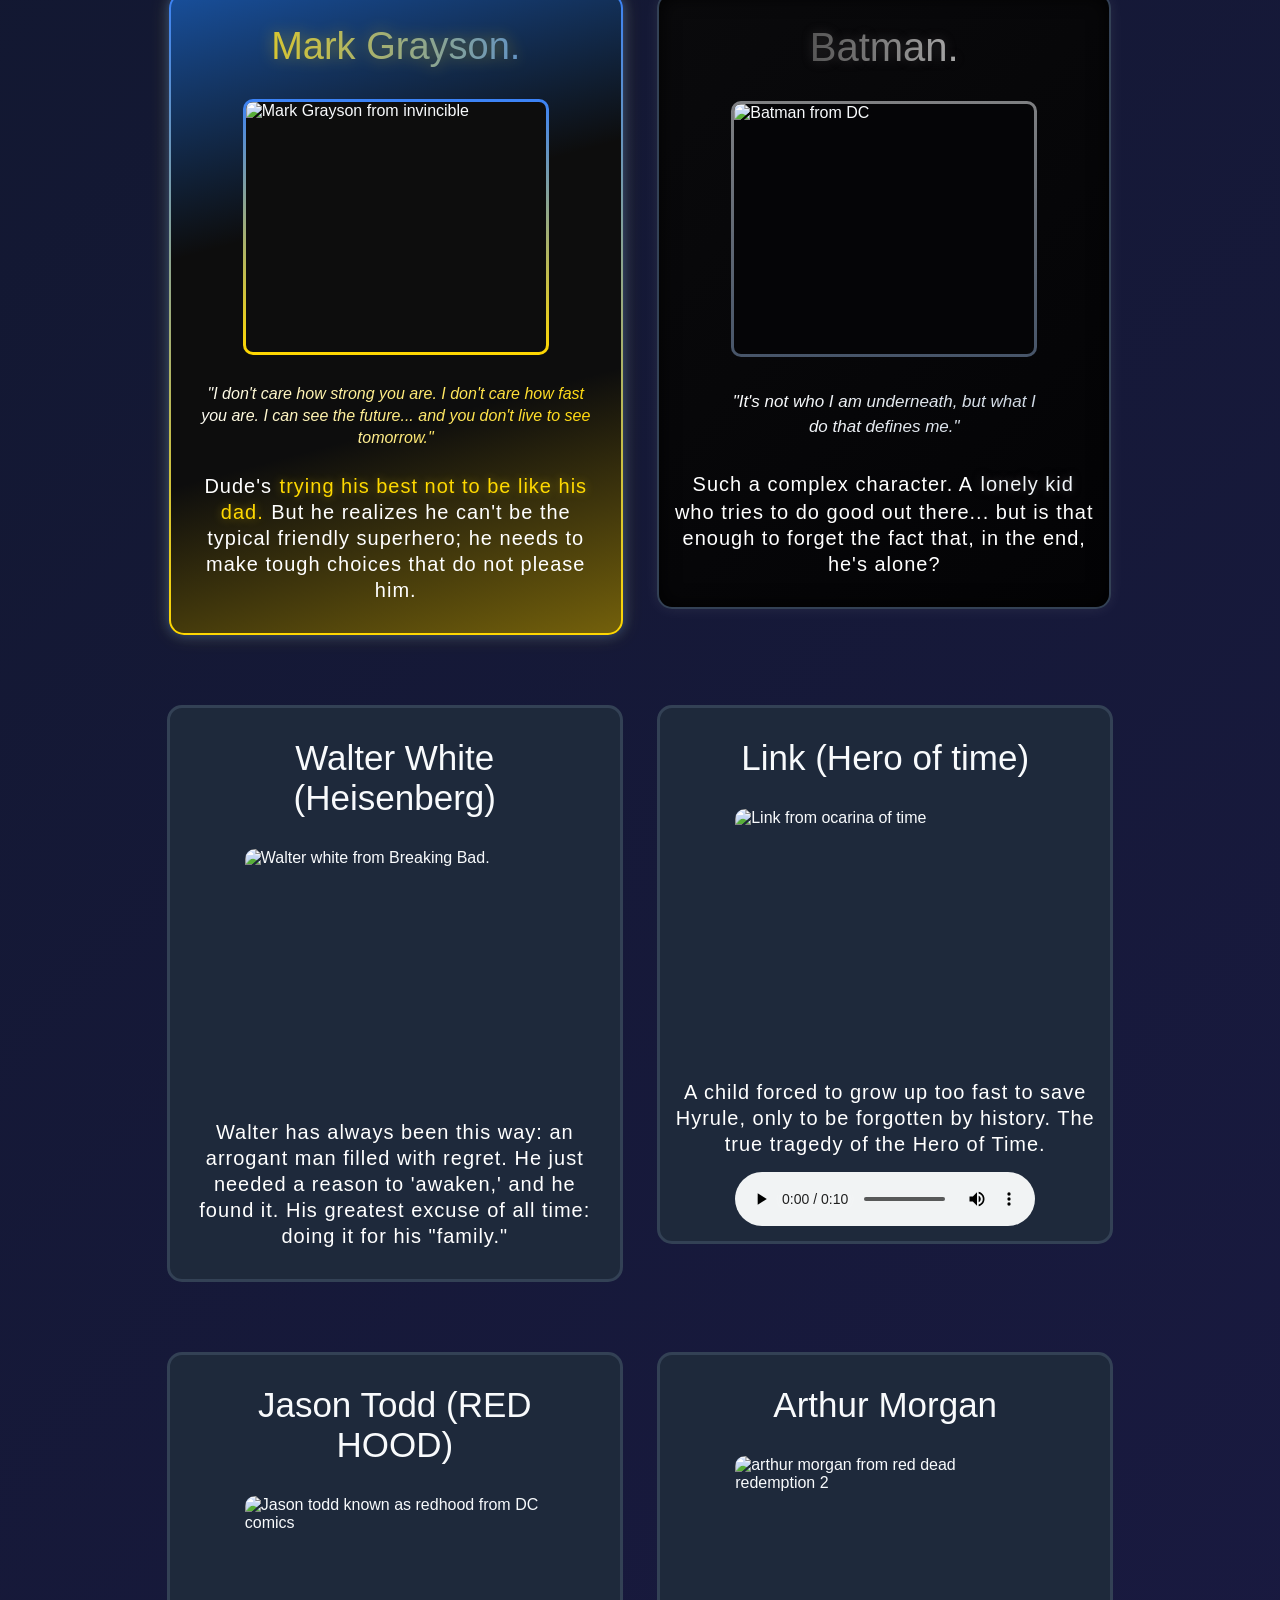
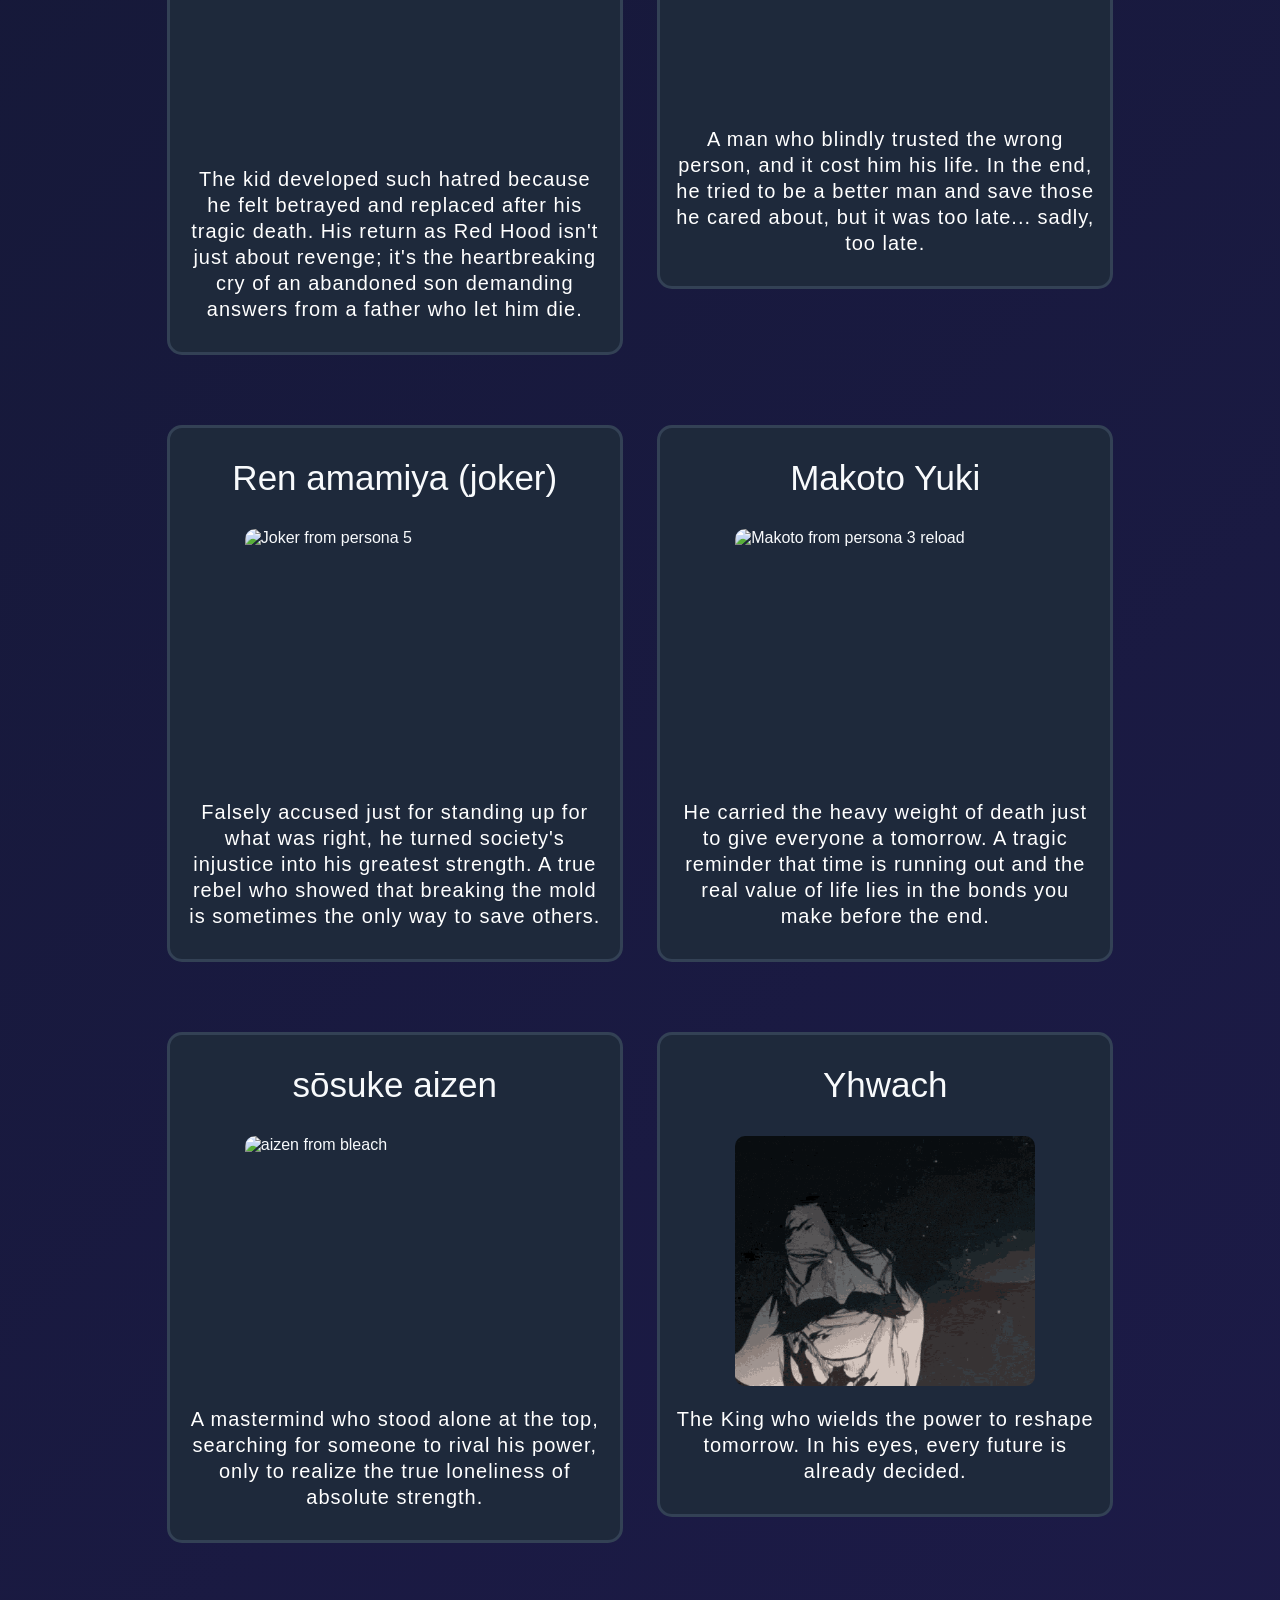
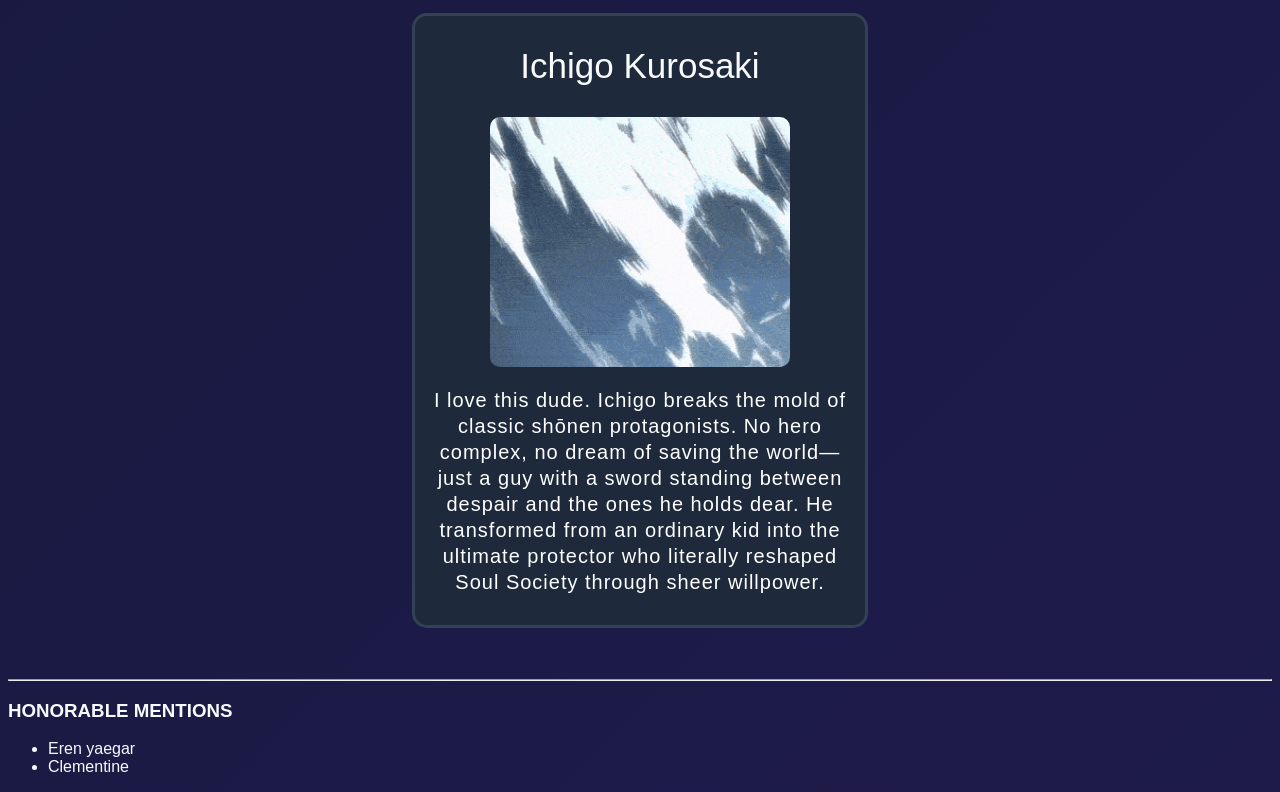
==== commit 13b8f1d9: "Fix quote formatting in blockquote" ====
--- a/index.html
+++ b/index.html
@@ -87,7 +87,7 @@
                         <img class="img" src="https://i.pinimg.com/1200x/56/d2/36/56d236f5fd3e699390efaa984e94d633.jpg" alt="Batman from DC" width="300" height="240" loading="lazy">
                         </figure>
                         <blockquote>
-                            It's not who I am underneath, but what I do that defines me.
+                            "It's not who I am underneath, but what I do that defines me."
                         </blockquote>
                         <p>Such a complex character. A <span class="lonely">lonely kid</span> who tries to do good out there... but is that enough to forget the fact that, in the end, he's alone?</p>
                     </article>
--- a/styles.css
+++ b/styles.css
@@ -283,4 +283,53 @@
 .mark:hover {
   box-shadow: 0 0 20px rgb(59, 131, 246), 0 0 35px rgb(255, 217, 0);
 }
-/*marks card end */
+/*Marks end*/
+/*batmans card */
+.batman {
+  background: linear-gradient(135deg, #0a0a0c 0%, #030305 100%);
+  border: 2px solid #334155;
+  box-shadow: 0 0 15px rgba(255, 255, 255, 0.08), inset 0 0 20px rgba(0, 0, 0, 0.9);
+}
+
+.batman h2 {
+  font-size: 40px;
+  background-image: linear-gradient(to right, #000000, #ffffff);
+  -webkit-background-clip: text;
+  background-clip: text;
+  color: transparent;
+  text-shadow: 0 0 12px rgba(138, 132, 132, 0.275);
+}
+
+.batman img {
+  border: 3px solid transparent;
+  background: linear-gradient(#050507, #050507) padding-box, 
+              linear-gradient(180deg, #f8fafc7f, #475569) border-box;
+  border-radius: 10px;
+  object-position: 60% center;
+}
+
+.lonely {
+  font-weight: normal;
+  color: #f1f5f9;
+  line-height: 1.5;
+  text-shadow: 0 0 8px rgba(104, 96, 96, 0.5);
+  padding: 2px;
+}
+
+.batman blockquote {
+  padding: 12px; 
+  border-radius: 8px; 
+  font-style: italic;
+  text-align: center; 
+  background-image: linear-gradient(to right, #ffffff, #cbd5e1); 
+  -webkit-background-clip: text; 
+  background-clip: text; 
+  color: transparent; 
+  line-height: 1.5; 
+  font-size: 17px;
+}
+
+.batman:hover {
+  box-shadow: 0 0 25px rgba(0, 0, 0, 0.2), 0 0 40px rgba(0, 0, 0, 0.3);
+}
+/*batmans card end*/  
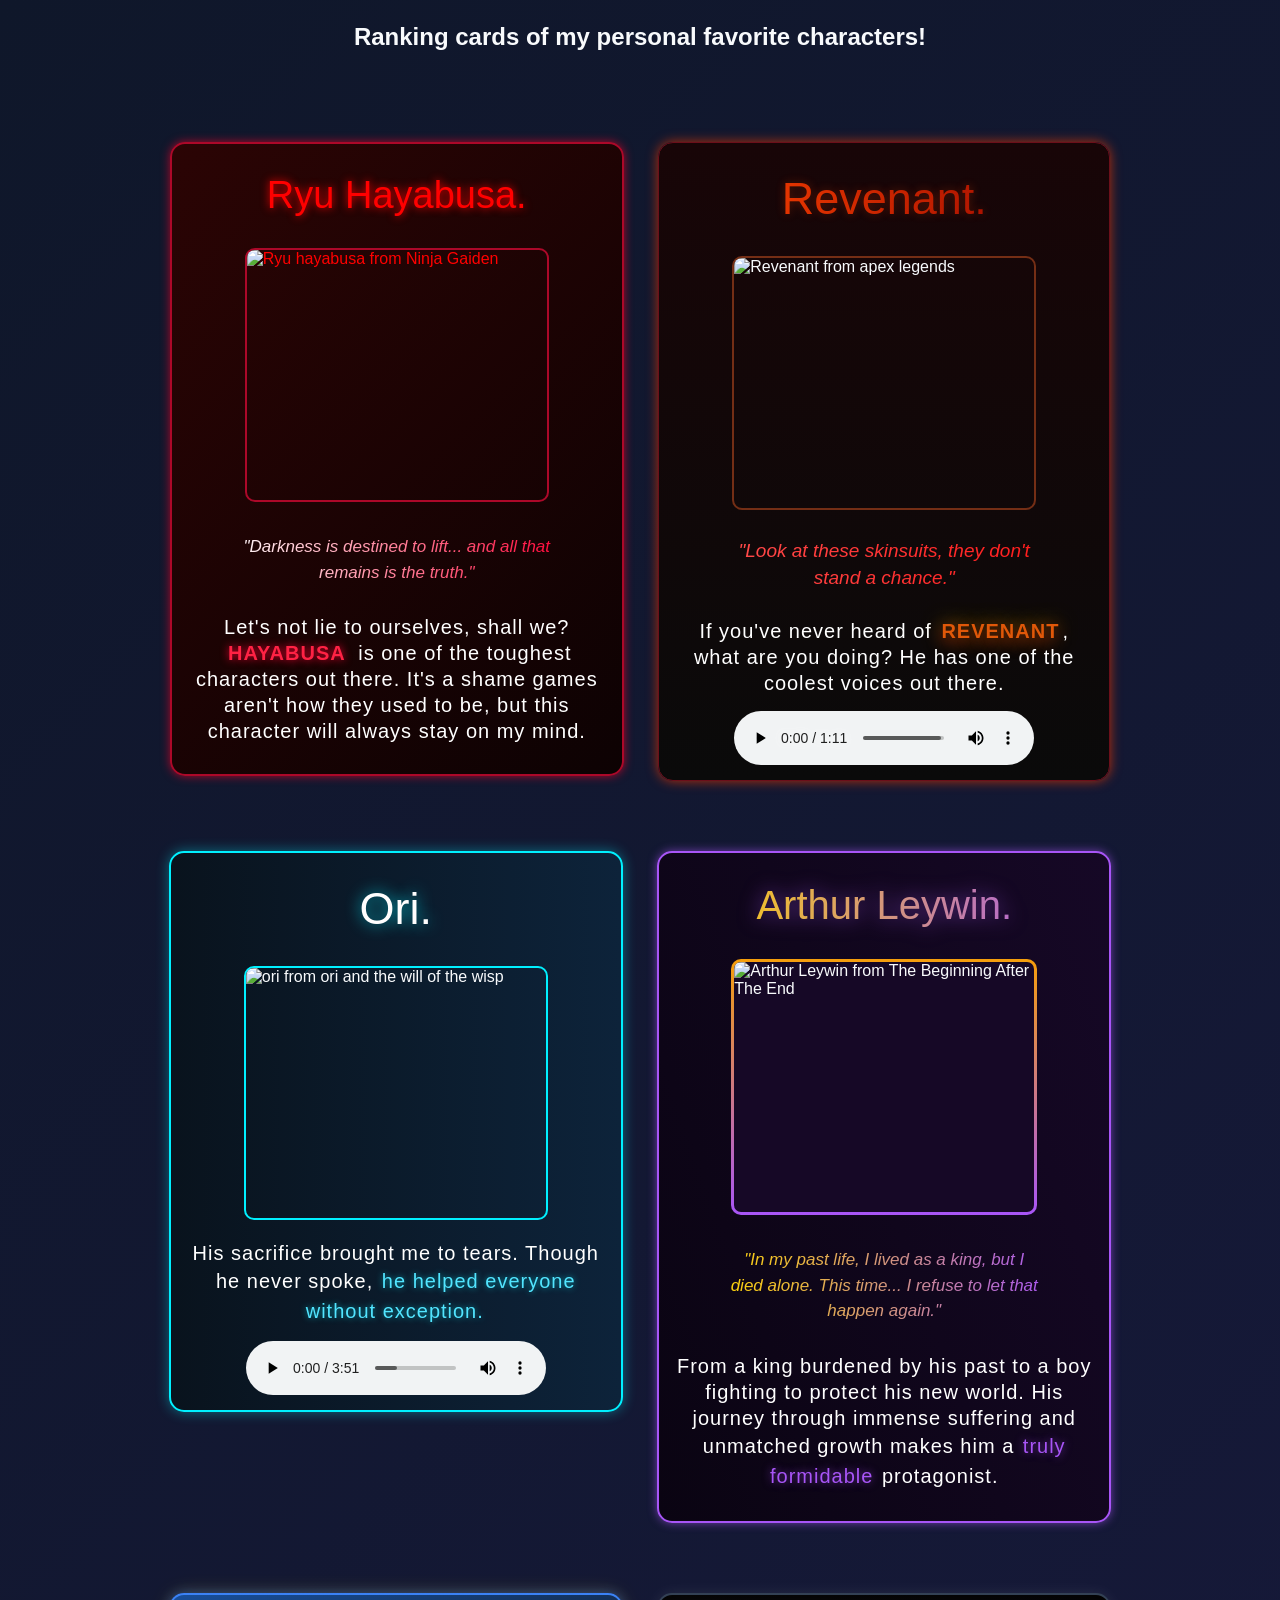
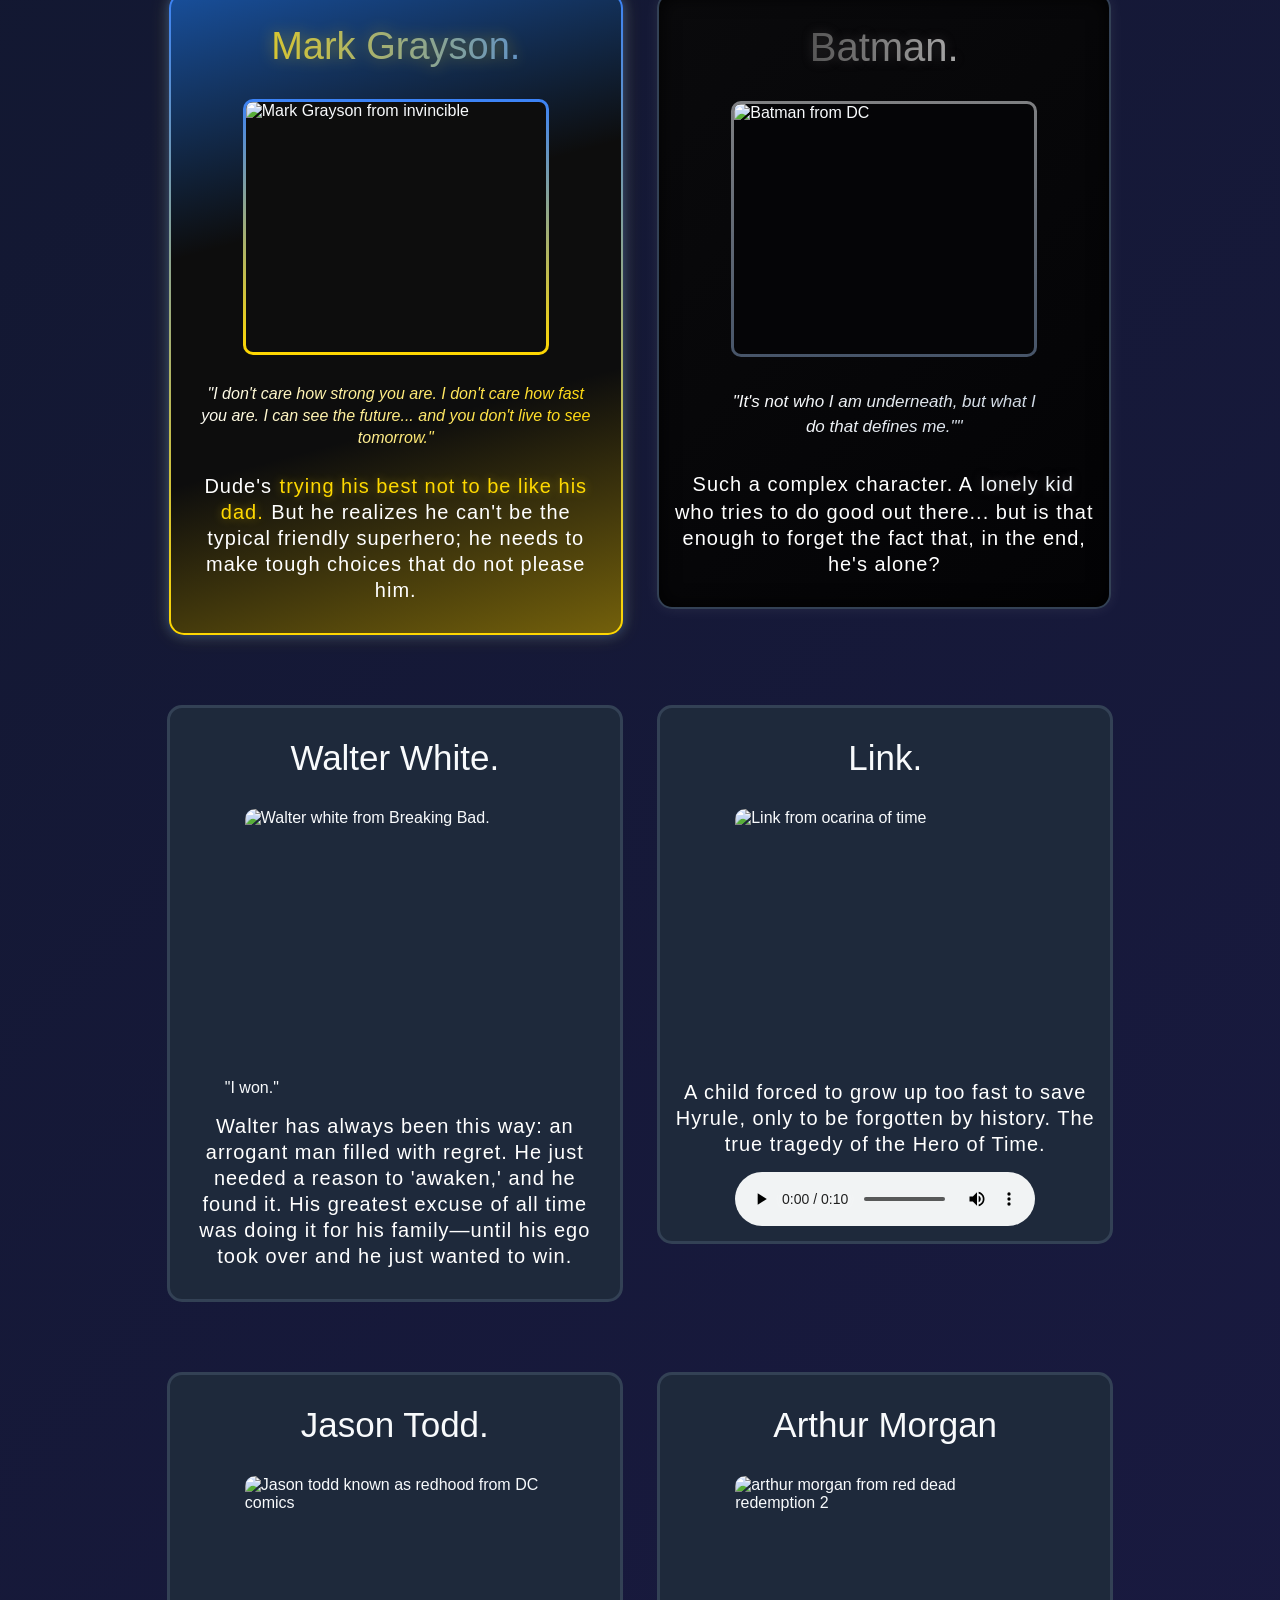
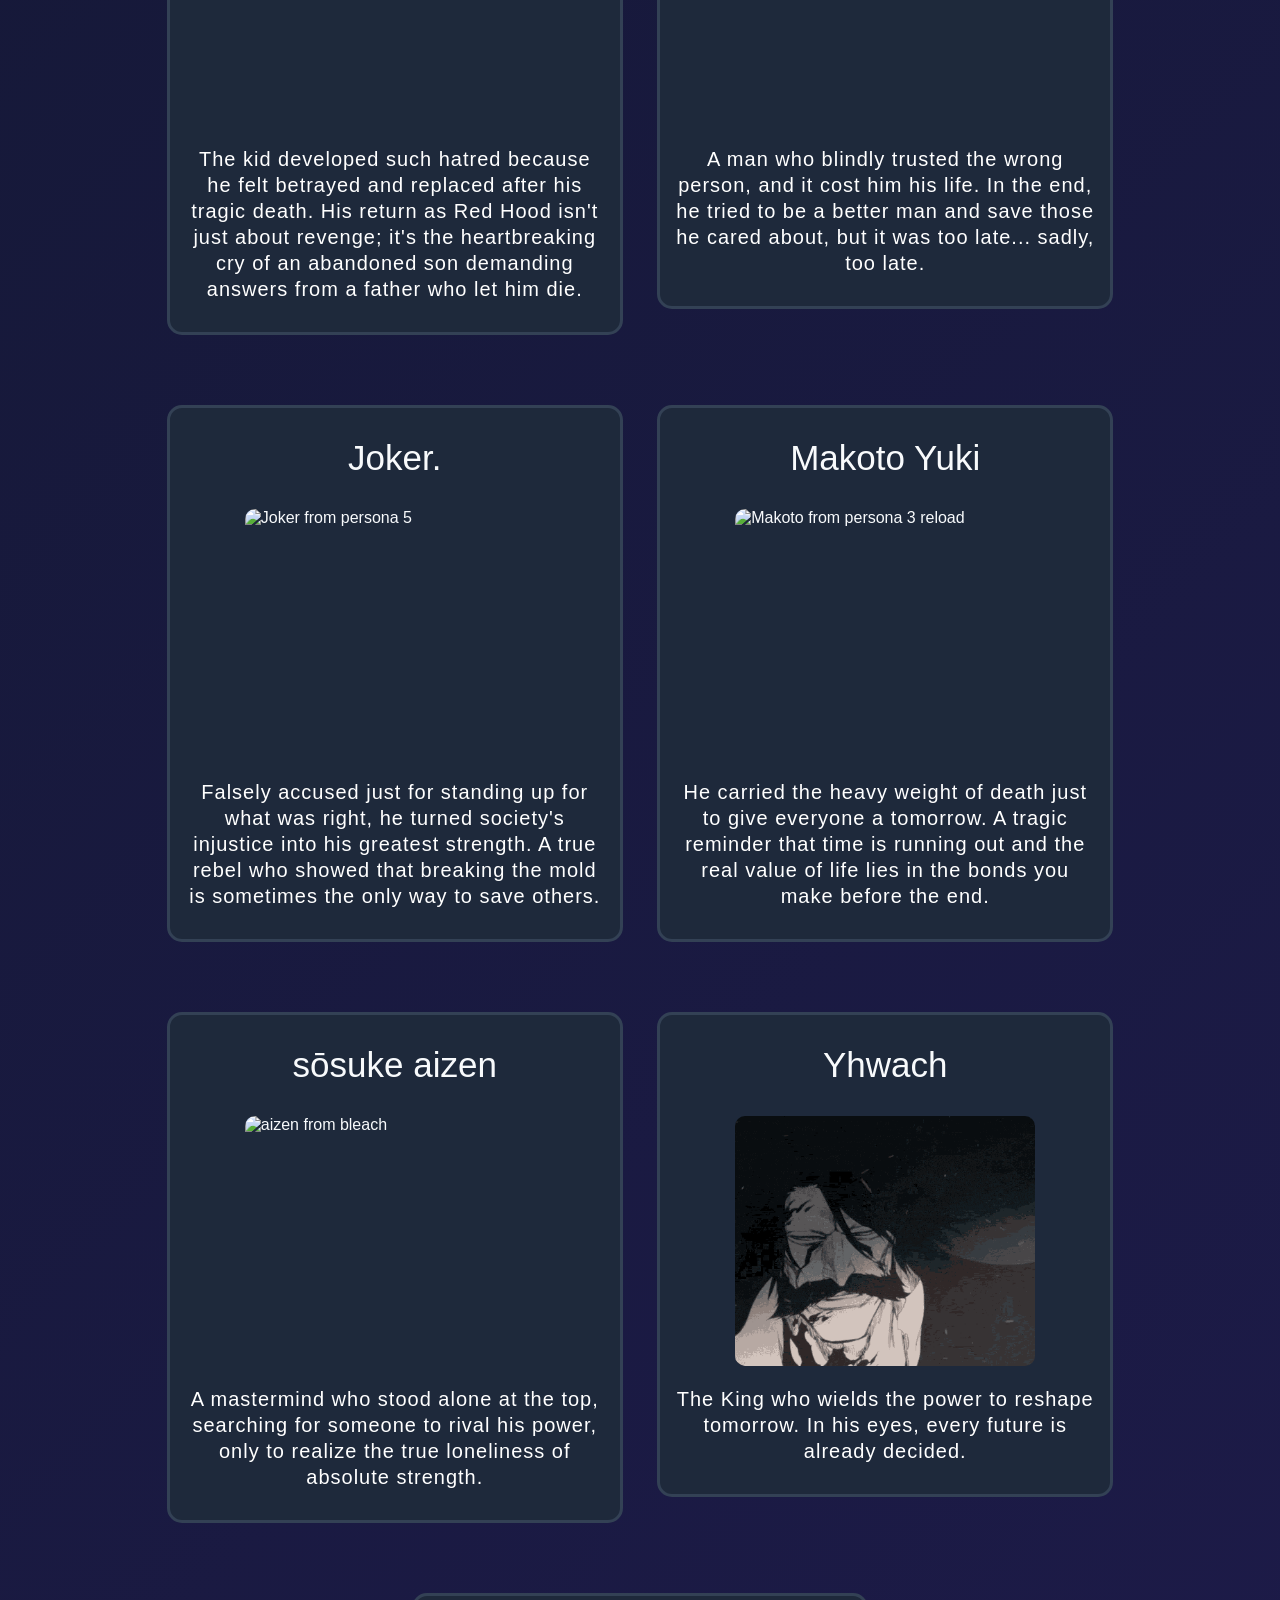
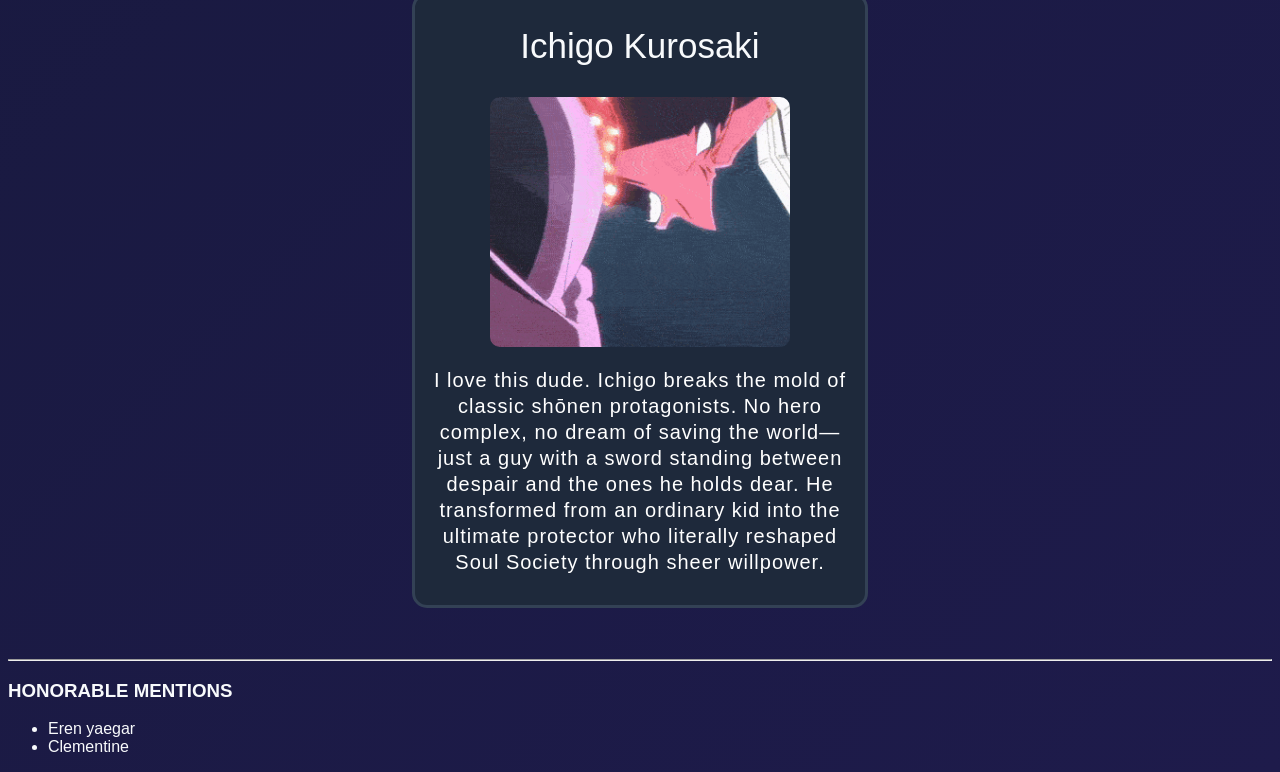
==== commit 12d8c60f: "Refactor character headings and quotes in index.html Updated character headings and quotes for consi" ====
--- a/index.html
+++ b/index.html
@@ -87,23 +87,26 @@
                         <img class="img" src="https://i.pinimg.com/1200x/56/d2/36/56d236f5fd3e699390efaa984e94d633.jpg" alt="Batman from DC" width="300" height="240" loading="lazy">
                         </figure>
                         <blockquote>
-                            "It's not who I am underneath, but what I do that defines me."
+                            "It's not who I am underneath, but what I do that defines me.""
                         </blockquote>
                         <p>Such a complex character. A <span class="lonely">lonely kid</span> who tries to do good out there... but is that enough to forget the fact that, in the end, he's alone?</p>
                     </article>
                 </li>
                 <li>
                     <article class="card walter">
-                        <h2>Walter White (Heisenberg)</h2>
+                        <h2>Walter White. </h2>
                         <figure>
-                        <img class="img" src="https://i.pinimg.com/1200x/9d/eb/b8/9debb813d42f599cc954f890847a4afd.jpg" alt="Walter white from Breaking Bad." width="300" height="240" loading="lazy">
+                        <img class="img" src="https://i.pinimg.com/736x/ee/45/5e/ee455e6eee4896dbc56ef799b3223d66.jpg" alt="Walter white from Breaking Bad." width="300" height="240" loading="lazy">
                         </figure>
-                        <p>Walter has always been this way: <span class="arrogant">an arrogant man filled with regret.</span> He just needed a reason to 'awaken,' and he found it. His greatest excuse of all time: doing it for his "family."</p>
+                        <blockquote>
+                            "I won."
+                        </blockquote>
+                        <p>Walter has always been this way: <span class="arrogant">an arrogant man filled with regret.</span> He just needed a reason to 'awaken,' and he found it. His greatest excuse of all time was doing it for his family—until his ego took over and he just wanted to win.</p>
                     </article>
                 </li>
                 <li>
                     <article class="card link">
-                        <h2>Link (Hero of time)</h2>
+                        <h2>Link. </h2>
                         <figure>
                         <img class="img" src="https://i.pinimg.com/736x/00/75/97/007597c5c7804b5d04fc93dd0123c50d.jpg" alt="Link from ocarina of time" width="300" height="240" loading="lazy">
                         </figure>
@@ -116,7 +119,7 @@
                 </li>
                 <li>
                     <article class="card jason">
-                        <h2>Jason Todd (RED HOOD)</h2>
+                        <h2>Jason Todd.</h2>
                         <figure>
                             <img class="img" src="https://i.pinimg.com/736x/82/77/c0/8277c04ed06eef6b8ab126cdf3c6cc48.jpg" alt="Jason todd known as redhood from DC comics" width="300" height="240" loading="lazy" >
                         </figure>
@@ -134,7 +137,7 @@
                 </li>
                  <li>
                     <article class="card joker">
-                        <h2>Ren amamiya (joker)</h2>
+                        <h2>Joker. </h2>
                         <figure>
                             <img class="img" src="https://i.pinimg.com/736x/59/0a/9a/590a9a34827d76a4f77e582fd25856f1.jpg" alt="Joker from persona 5" width="300" height="240" loading="lazy">
                         </figure>
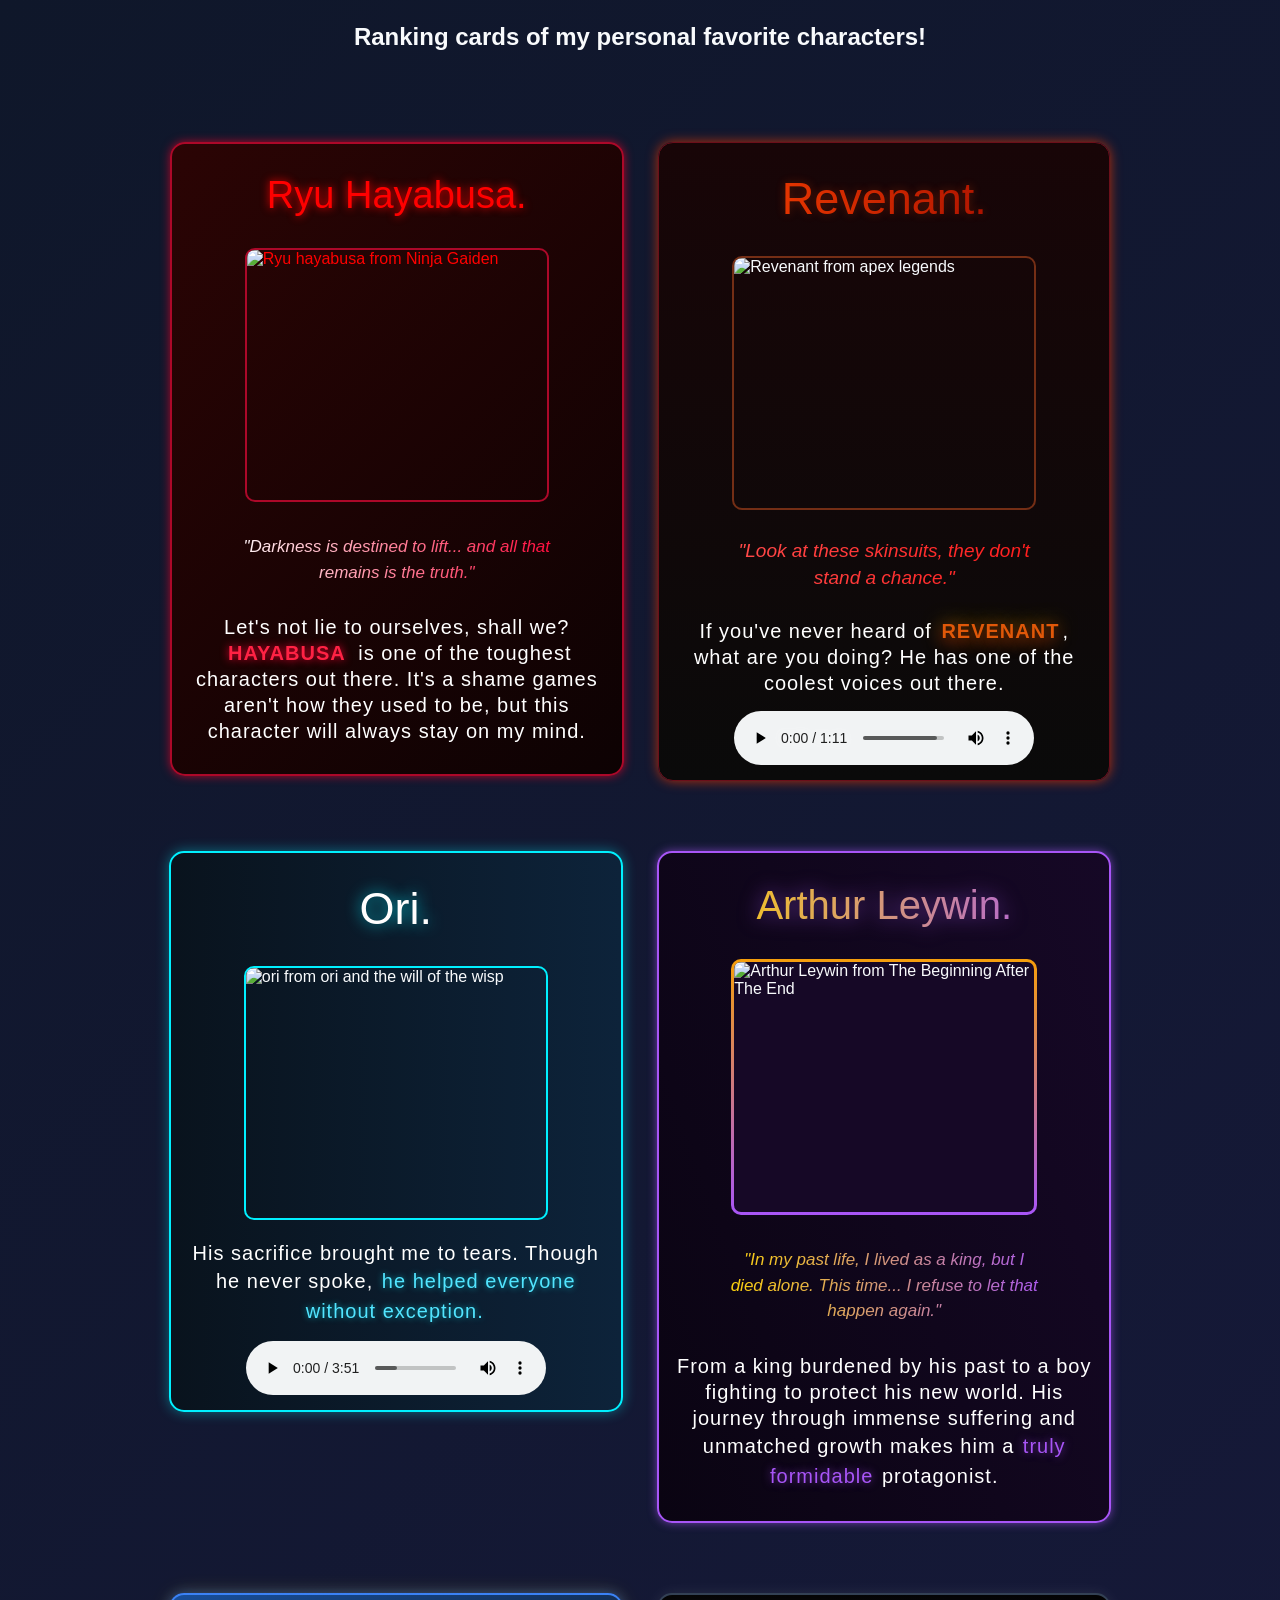
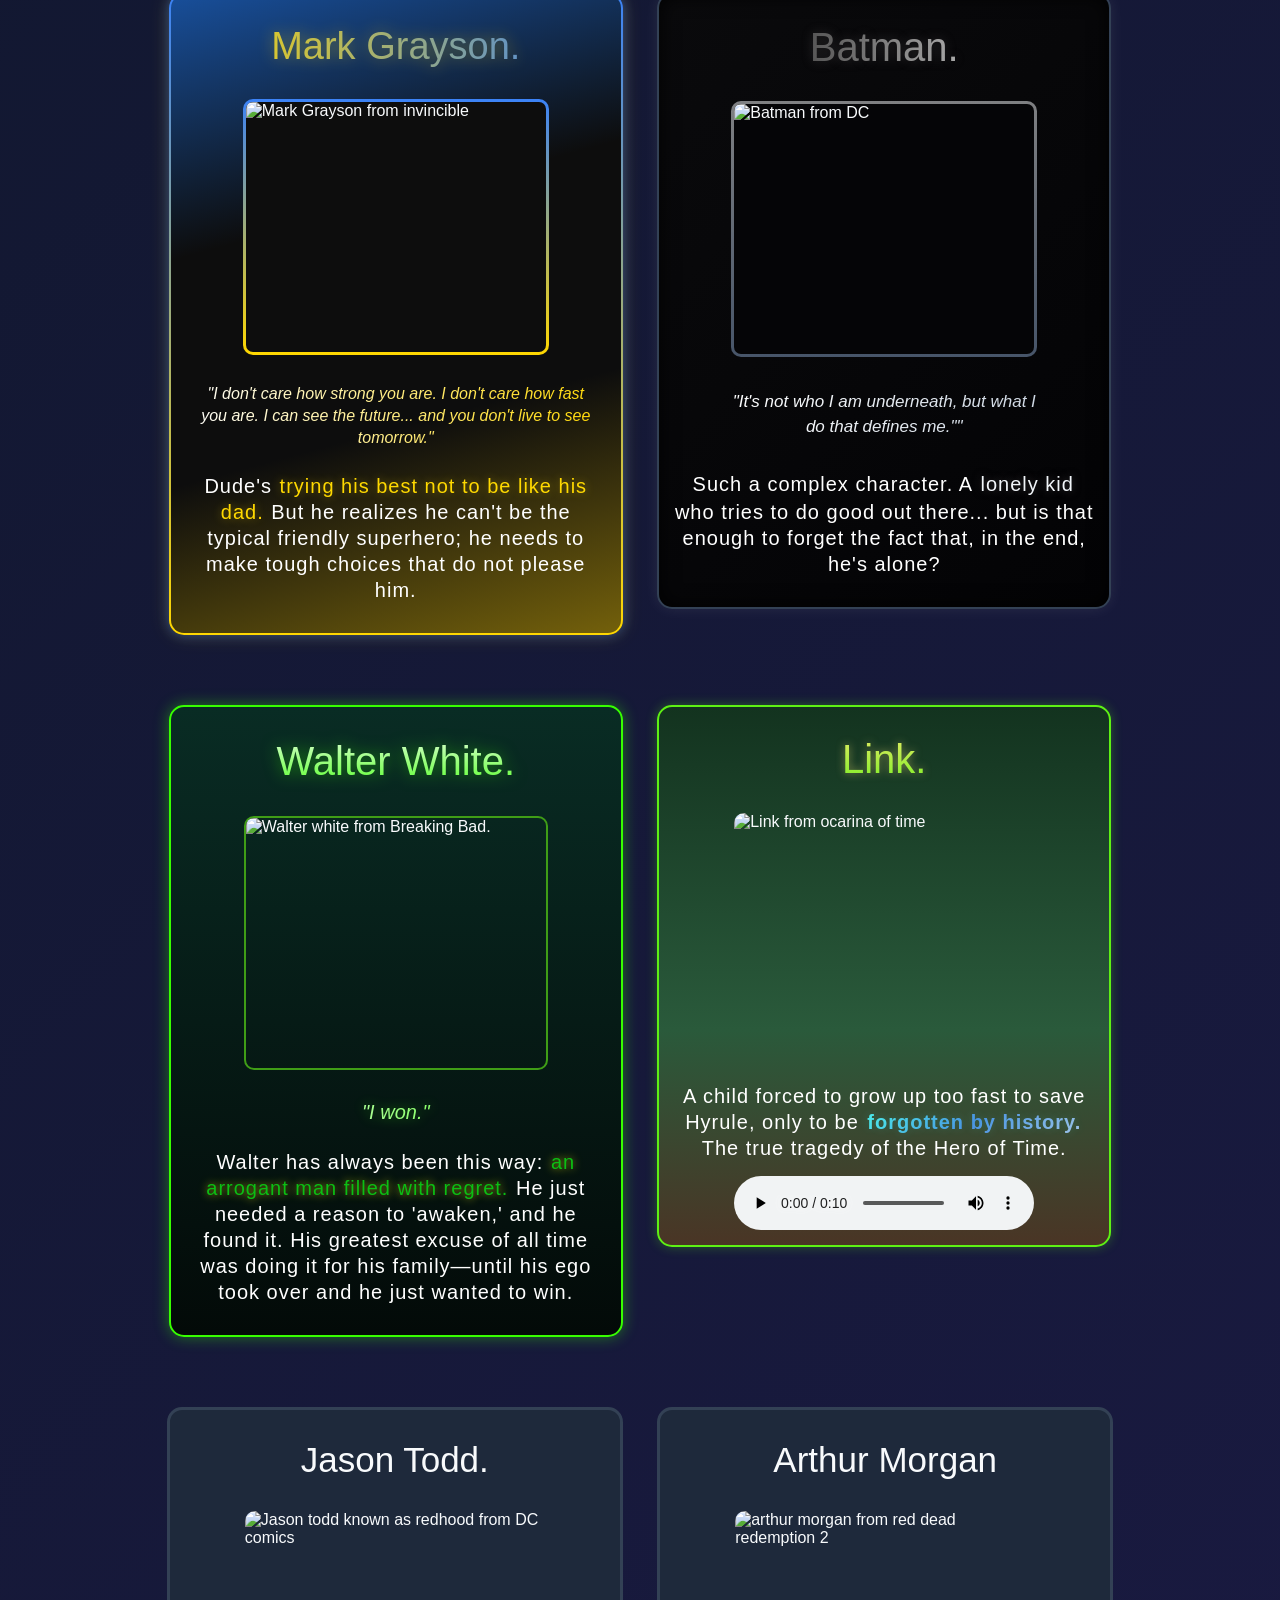
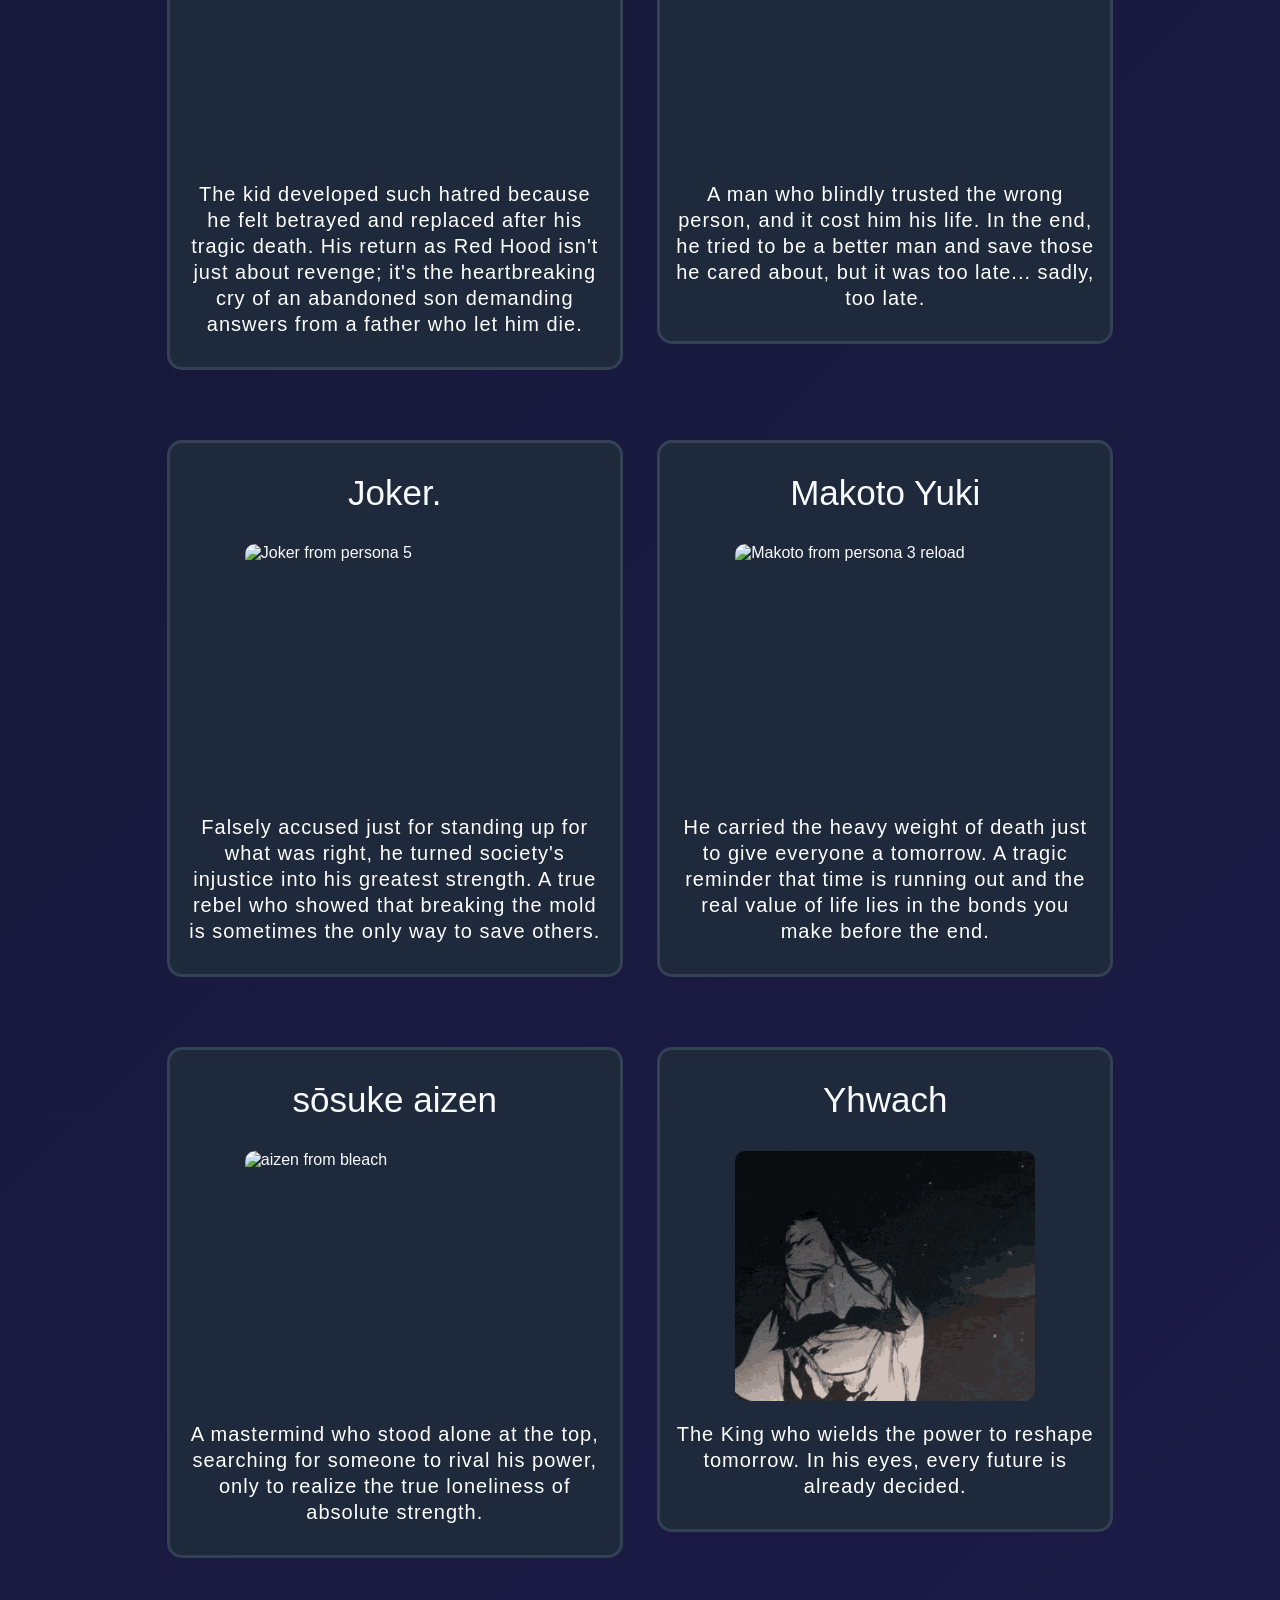
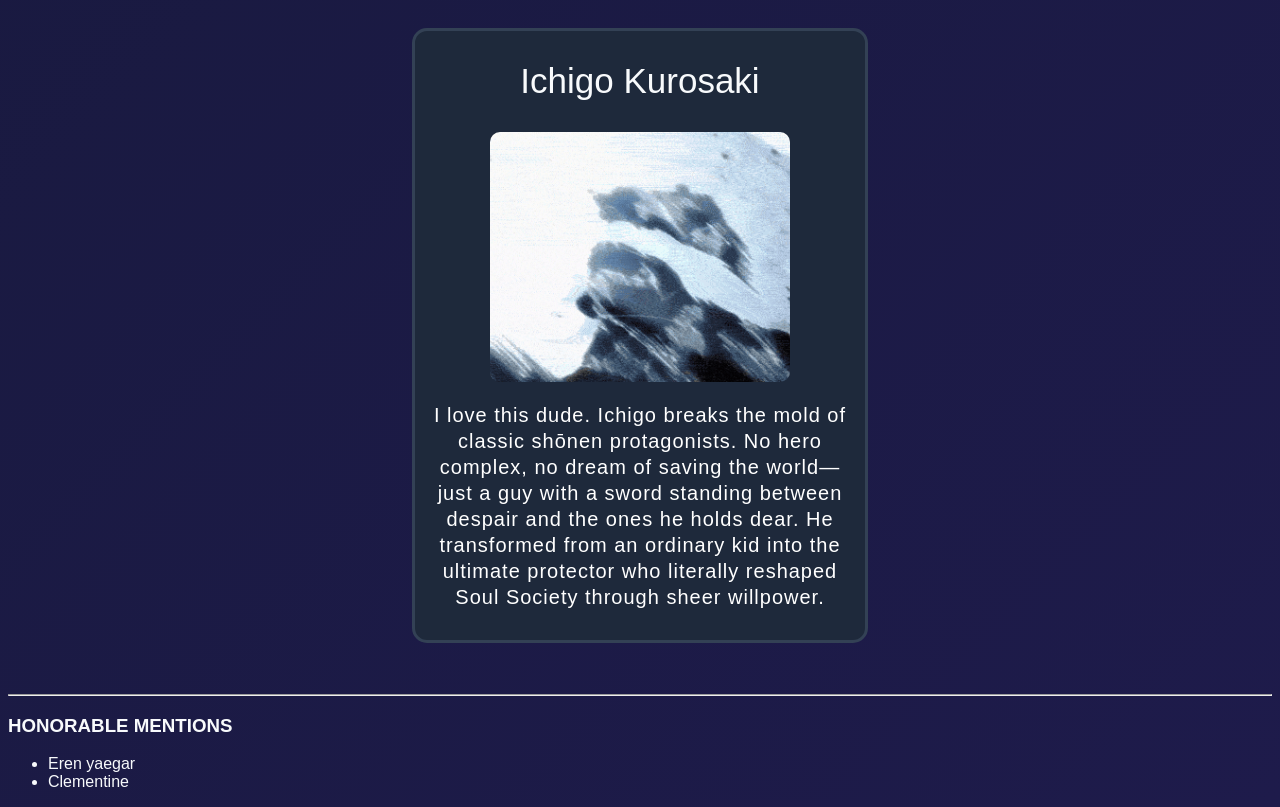
==== commit 43d72d32: "Update Link image source in index.html" ====
--- a/index.html
+++ b/index.html
@@ -108,7 +108,7 @@
                     <article class="card link">
                         <h2>Link. </h2>
                         <figure>
-                        <img class="img" src="https://i.pinimg.com/736x/00/75/97/007597c5c7804b5d04fc93dd0123c50d.jpg" alt="Link from ocarina of time" width="300" height="240" loading="lazy">
+                        <img class="img" src="https://i.pinimg.com/736x/64/8d/d5/648dd50b4410a58e9bde83f3ad6c6b30.jpg" alt="Link from ocarina of time" width="300" height="240" loading="lazy">
                         </figure>
                         <p>A child forced to grow up too fast to save Hyrule, only to be <span class="forgotten">forgotten by history.</span> The true tragedy of the Hero of Time.</p>
                         <audio controls aria-label="Audio snippet for link">
--- a/styles.css
+++ b/styles.css
@@ -284,7 +284,7 @@
   box-shadow: 0 0 20px rgb(59, 131, 246), 0 0 35px rgb(255, 217, 0);
 }
 /*Marks end*/
-/*batmans card */
+
 .batman {
   background: linear-gradient(135deg, #0a0a0c 0%, #030305 100%);
   border: 2px solid #334155;
@@ -332,4 +332,91 @@
 .batman:hover {
   box-shadow: 0 0 25px rgba(0, 0, 0, 0.2), 0 0 40px rgba(0, 0, 0, 0.3);
 }
-/*batmans card end*/  
+/* batmans card end */
+
+/*Walters card */ 
+
+.walter {
+  background: linear-gradient(180deg, #092c24 0%, #030a08 100%);
+  border: 2px solid #37ff00;
+  box-shadow: 0 0 15px rgba(55, 255, 0, 0.4);
+}
+
+.walter h2 {
+  font-size: 40px;
+  background-image: linear-gradient(180deg, #ffffff 0%, #37ff00 100%);
+  -webkit-background-clip: text;
+  background-clip: text;
+  color: transparent;
+  font-weight: 400;
+  filter: drop-shadow(0 0 8px rgba(55, 255, 0, 0.5));
+  line-height: 1.2;
+}
+
+.walter img {
+  border: 2px solid #3f9d16;
+  object-position: 35% center;
+}
+
+.walter blockquote {
+  padding: 8px;
+  margin: 10px auto;
+  font-style: italic;
+  font-size: 20px;
+  font-weight: 200;
+  line-height: 1.4;
+  background-image: linear-gradient(to right, #ffffff, #37ff00);
+  -webkit-background-clip: text;
+  background-clip: text;
+  color: transparent;
+  text-align: center;
+  filter: drop-shadow(0 0 6px rgba(55, 255, 0, 0.4));
+}
+
+.walter:hover {
+  box-shadow: 0 0 25px rgb(1, 213, 255), 0 0 40px rgba(1, 255, 9, 0.805);
+}
+
+.arrogant {
+  font-weight: 200;
+  color: #0bbf14;
+  line-height: 1.1;
+  text-shadow: 0 0 8px rgb(164, 174, 17);
+  padding: 1px;
+}
+
+
+/* Walters card end */ 
+
+/*links card*/ 
+
+.link {
+  background: linear-gradient(180deg, #13331F 0%, #2A5A3B 60%, #4A3525 100%);
+  border: 2px solid #5ef114;
+  box-shadow: 0 0 12px rgba(94, 241, 20, 0.3);
+}
+
+.link h2 {
+  font-size: 40px;
+  background-image: linear-gradient(180deg, #FFE875 0%, #5ef114 100%);
+  -webkit-background-clip: text;
+  background-clip: text;
+  color: transparent;
+  font-weight: 400;
+  filter: drop-shadow(0 0 4px rgba(255, 232, 117, 0.5));
+}
+
+.link img {
+ object-position: 25% center;
+}
+
+.forgotten {
+  background-image: linear-gradient(135deg, #4DEEEA 0%, #4A90E2 50%, #A2C2E8 100%);
+  -webkit-background-clip: text;
+  background-clip: text;
+  color: transparent;
+  font-weight: 600; 
+  text-shadow: 0 0 10px rgba(77, 238, 234, 0.2);
+  padding: 1px;
+  margin: 1px;
+  }
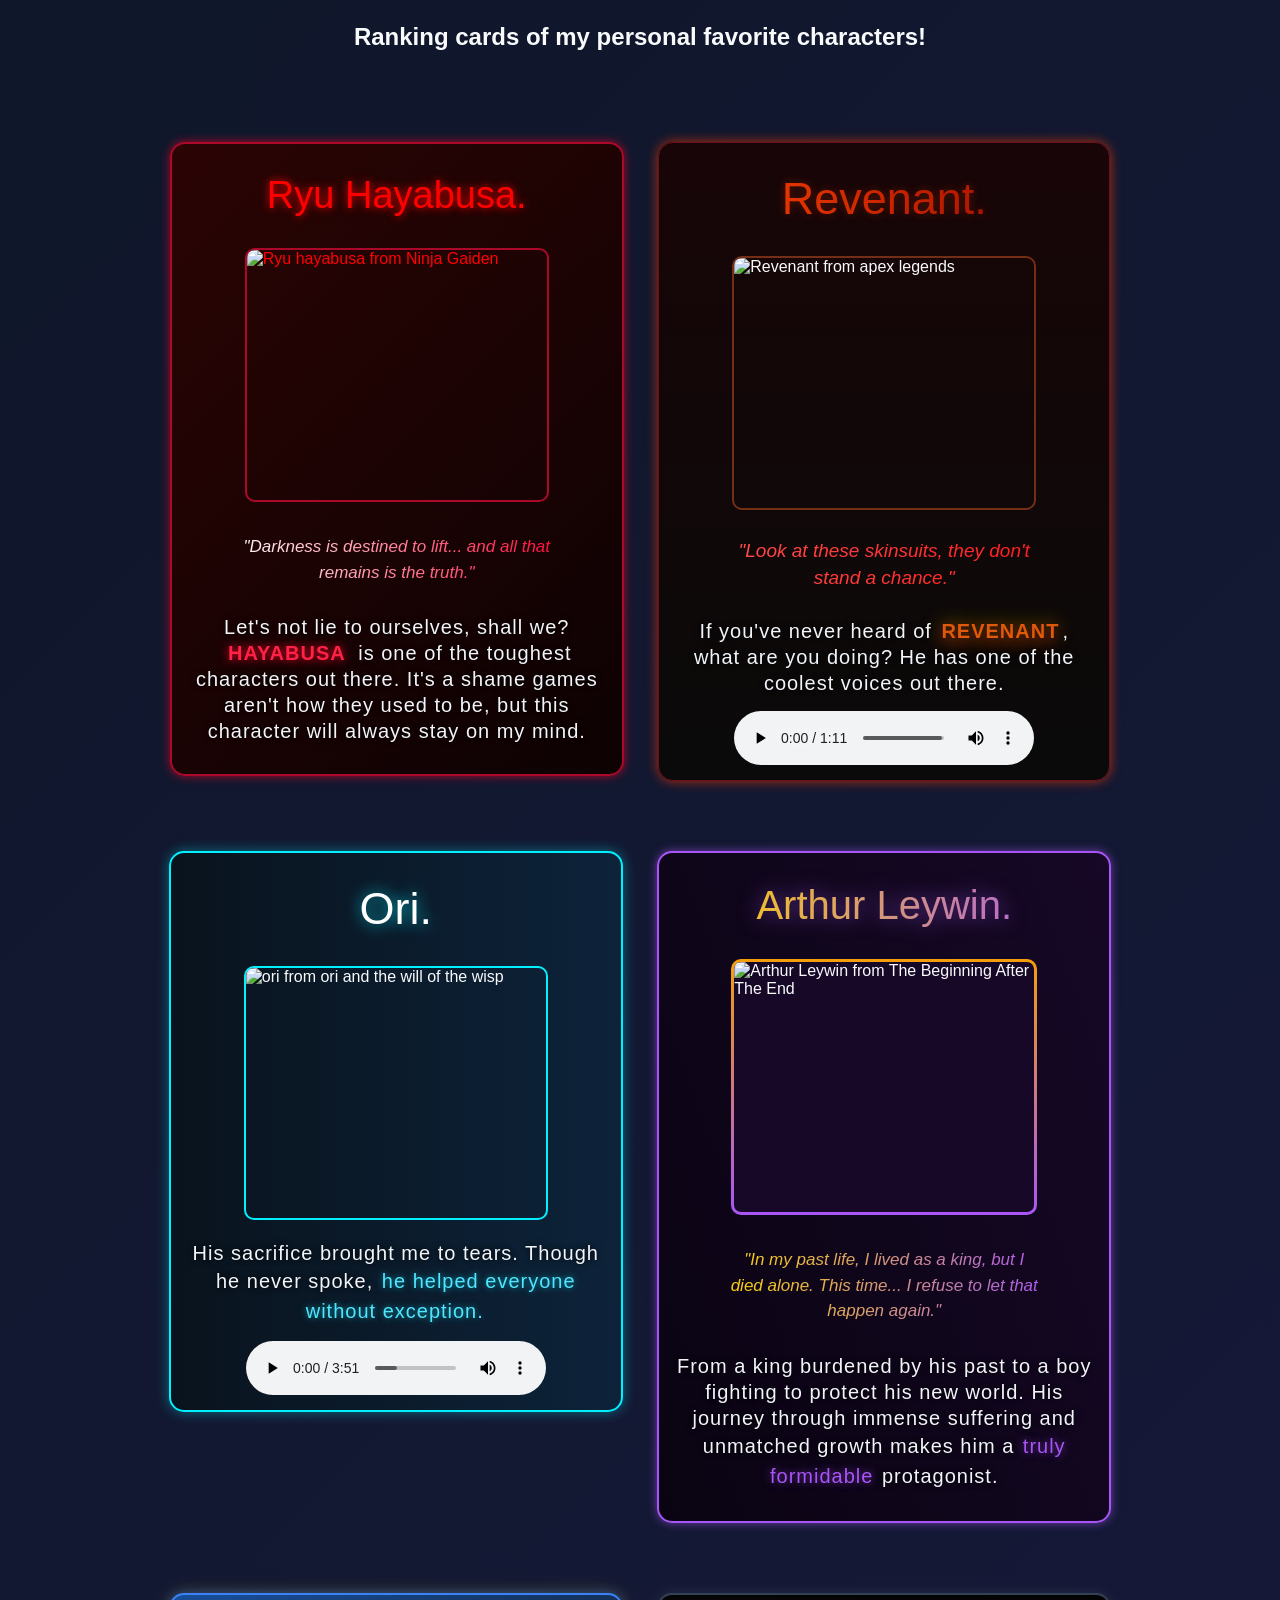
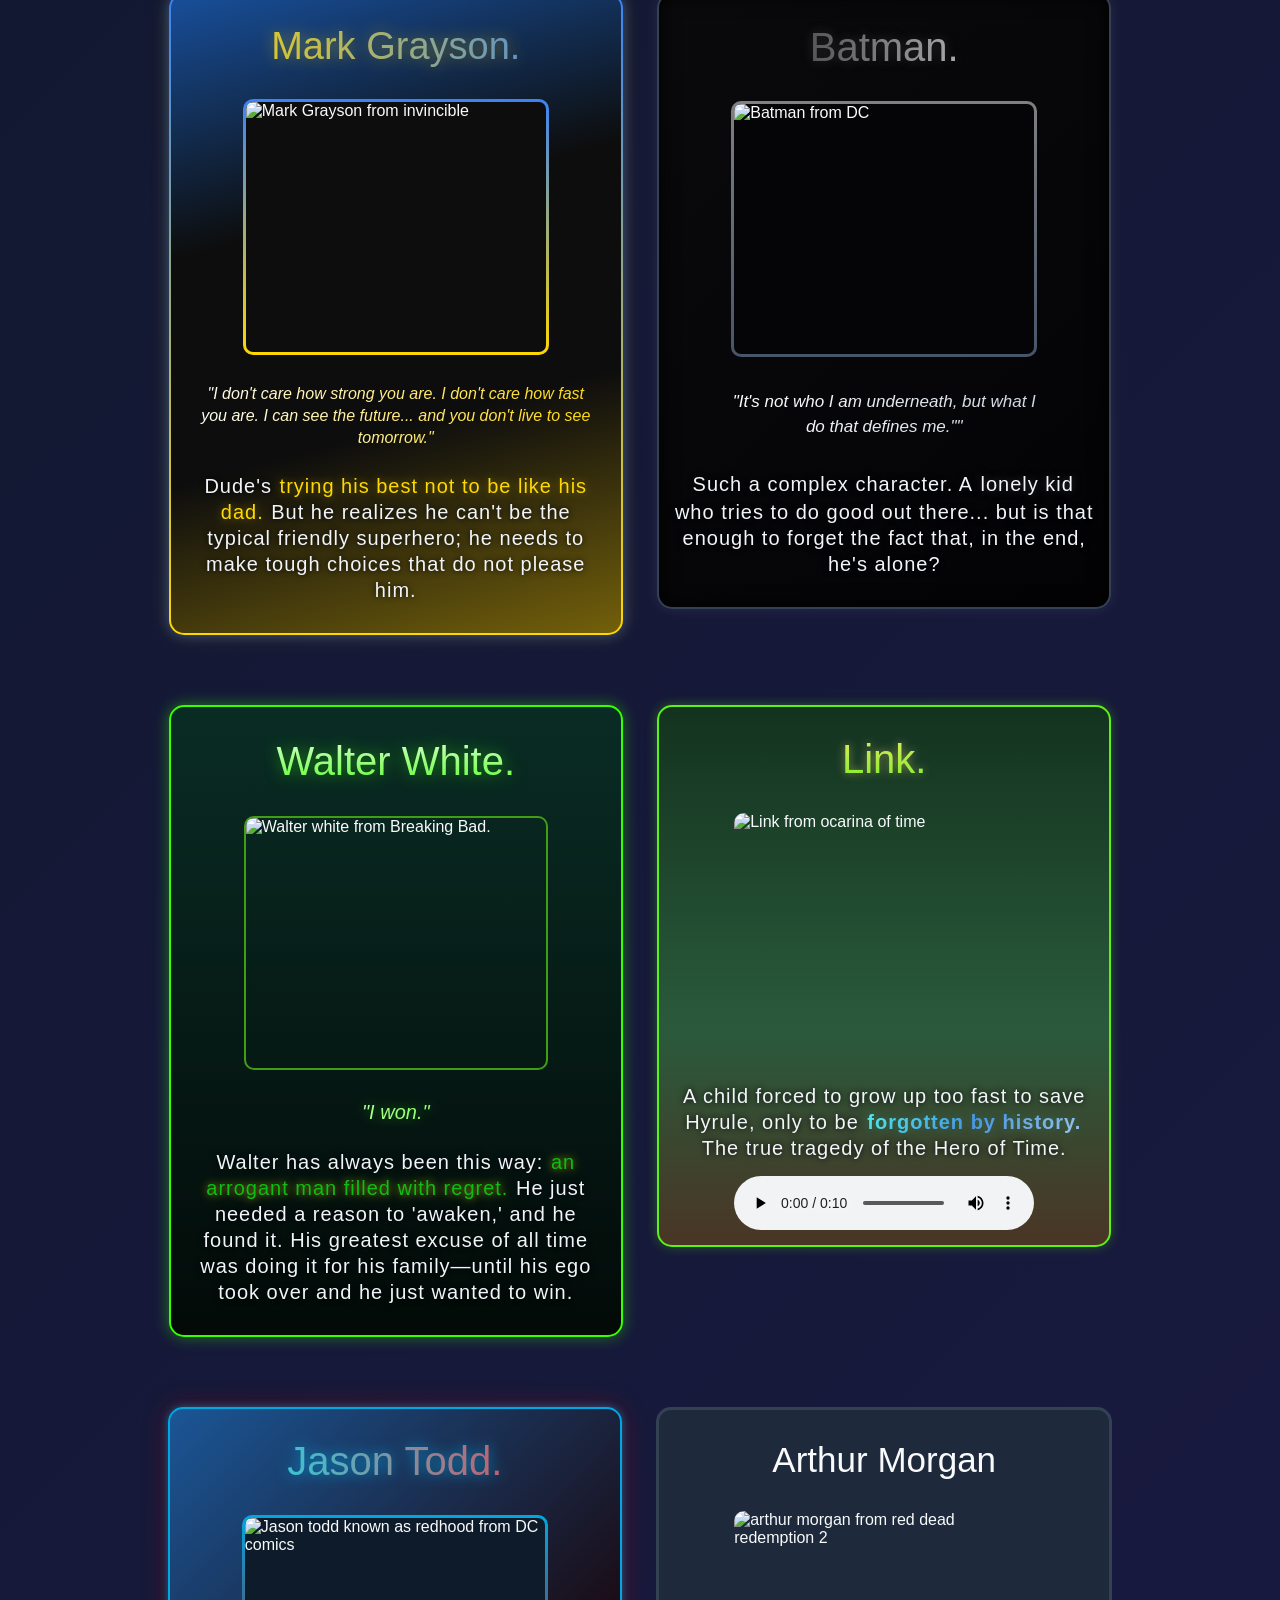
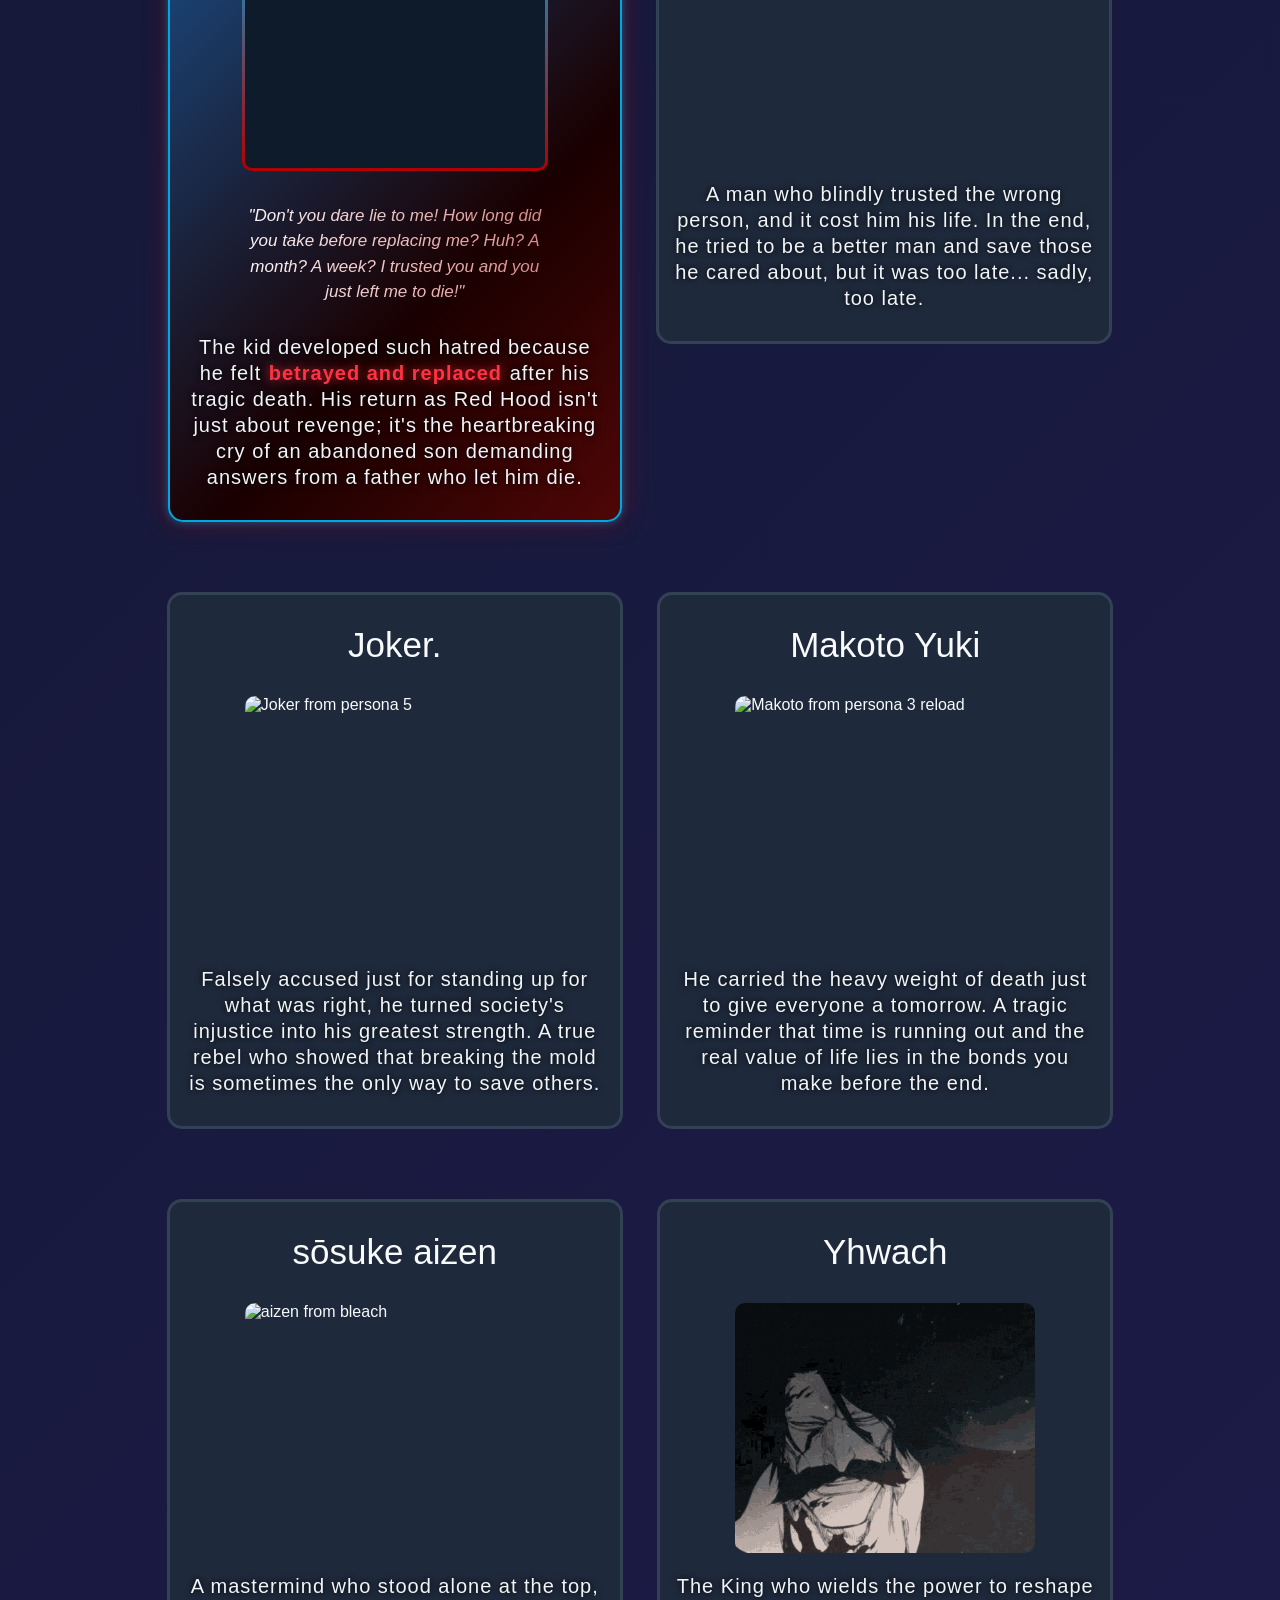
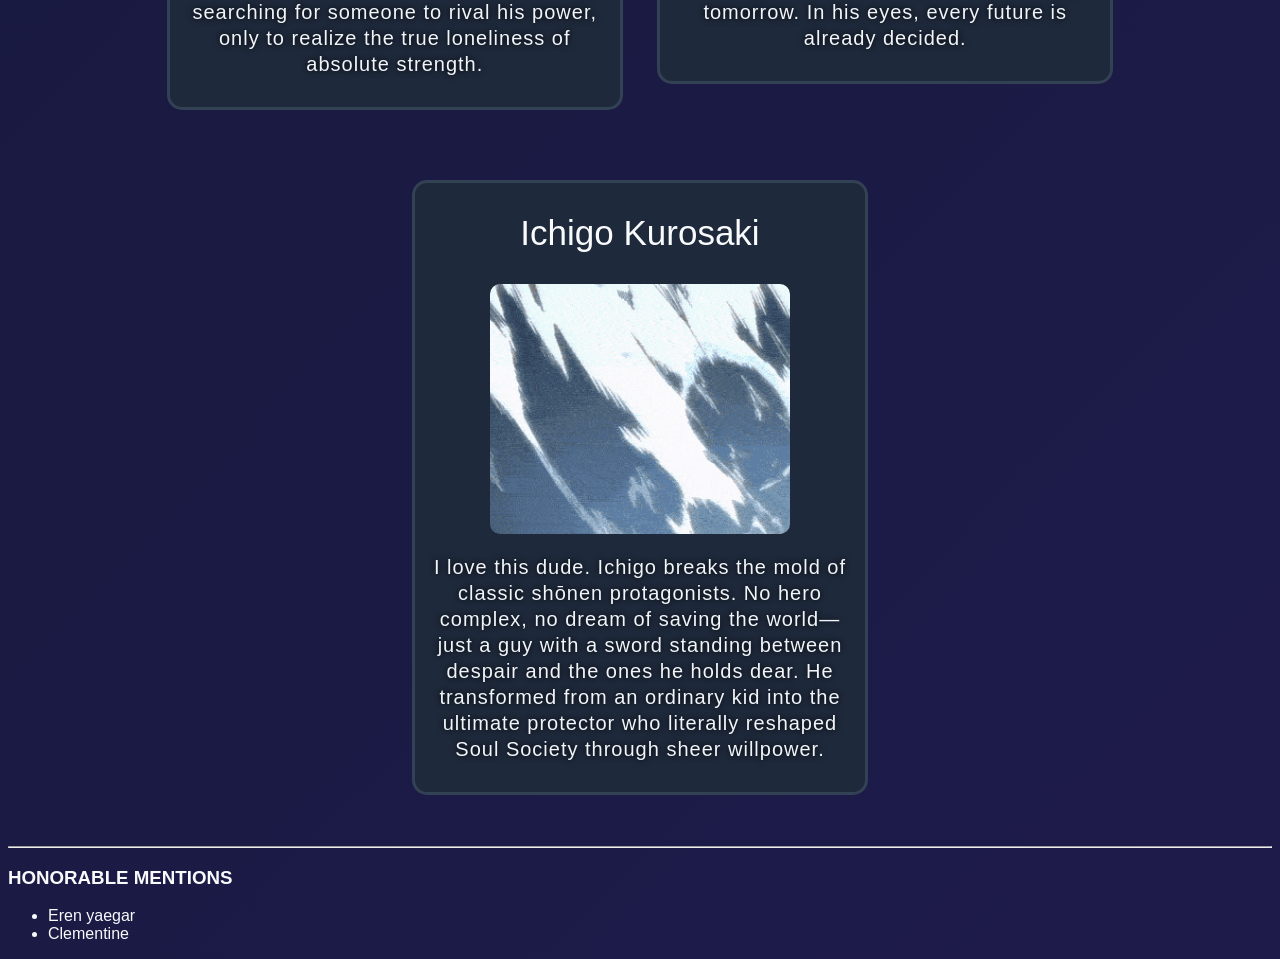
==== commit a0c7c483: "Replace Jason Todd's image and add a quote Updated Jason Todd's image and added a quote." ====
--- a/index.html
+++ b/index.html
@@ -121,8 +121,11 @@
                     <article class="card jason">
                         <h2>Jason Todd.</h2>
                         <figure>
-                            <img class="img" src="https://i.pinimg.com/736x/82/77/c0/8277c04ed06eef6b8ab126cdf3c6cc48.jpg" alt="Jason todd known as redhood from DC comics" width="300" height="240" loading="lazy" >
+                            <img class="img" src="https://i.pinimg.com/736x/49/ae/d5/49aed5049dbc4849447c8bc9cd92efa3.jpg" alt="Jason todd known as redhood from DC comics" width="300" height="240" loading="lazy" >
                         </figure>
+                        <blockquote>
+                            "Don't you dare lie to me! How long did you take before replacing me? Huh? A month? A week? I trusted you and you just left me to die!"
+                        </blockquote>
                         <p>The kid developed such hatred because he felt <span class="betrayed">betrayed and replaced</span> after his tragic death. His return as Red Hood isn't just about revenge; it's the heartbreaking cry of an abandoned son demanding answers from a father who let him die.</p>
                     </article>
                 </li>
--- a/styles.css
+++ b/styles.css
@@ -30,9 +30,10 @@
   margin: 15px auto;
   text-align: center;
   line-height: 1.3;
-  color: #ffffff;
+  color: #f1f5f9;
   font-weight: 200;
   letter-spacing: 1px;
+  text-shadow: 0 0 6px rgba(0, 0, 0, 1.0);
 }
 
 audio {
@@ -420,3 +421,45 @@
   padding: 1px;
   margin: 1px;
   }
+/* Links card end */ 
+
+/* Jason card  */ 
+
+.jason {
+  background: linear-gradient(135deg, #1a5696 0%, #1a0000 65%, #4f0606 100%);
+  border: 2px solid #00a7e1;
+  box-shadow: 0 0 9px rgba(0, 167, 225, 0.5), 0 0 25px rgba(178, 0, 0, 0.4);
+}
+.jason h2 {
+  font-size: 40px;
+  background-image: linear-gradient(to right, #00f0ff, #ff3344);
+  -webkit-background-clip: text;
+  background-clip: text;
+  color: transparent;
+  filter: drop-shadow(0 0 7px rgba(0, 167, 225, 0.8));
+}
+
+.jason img {
+  border: 3px solid transparent;
+  background: linear-gradient(#0d1b2a, #0d1b2a) padding-box, 
+              linear-gradient(180deg, #00a7e1, #b20000) border-box;
+  border-radius: 10px;
+}
+.jason blockquote{
+  padding: 12px; 
+  border-radius: 8px; 
+  font-style: italic;
+  text-align: center; 
+  background-image: linear-gradient(to right, #ffffff, #d98282); 
+  -webkit-background-clip: text; 
+  background-clip: text; 
+  color: transparent; 
+  line-height: 1.5; 
+  font-size: 17px;
+}
+.betrayed {
+  font-weight: bold;
+  color: #ff3344;
+  text-shadow: 0 0 10px rgba(255, 51, 68, 0.7); 
+  padding: 1px;
+}
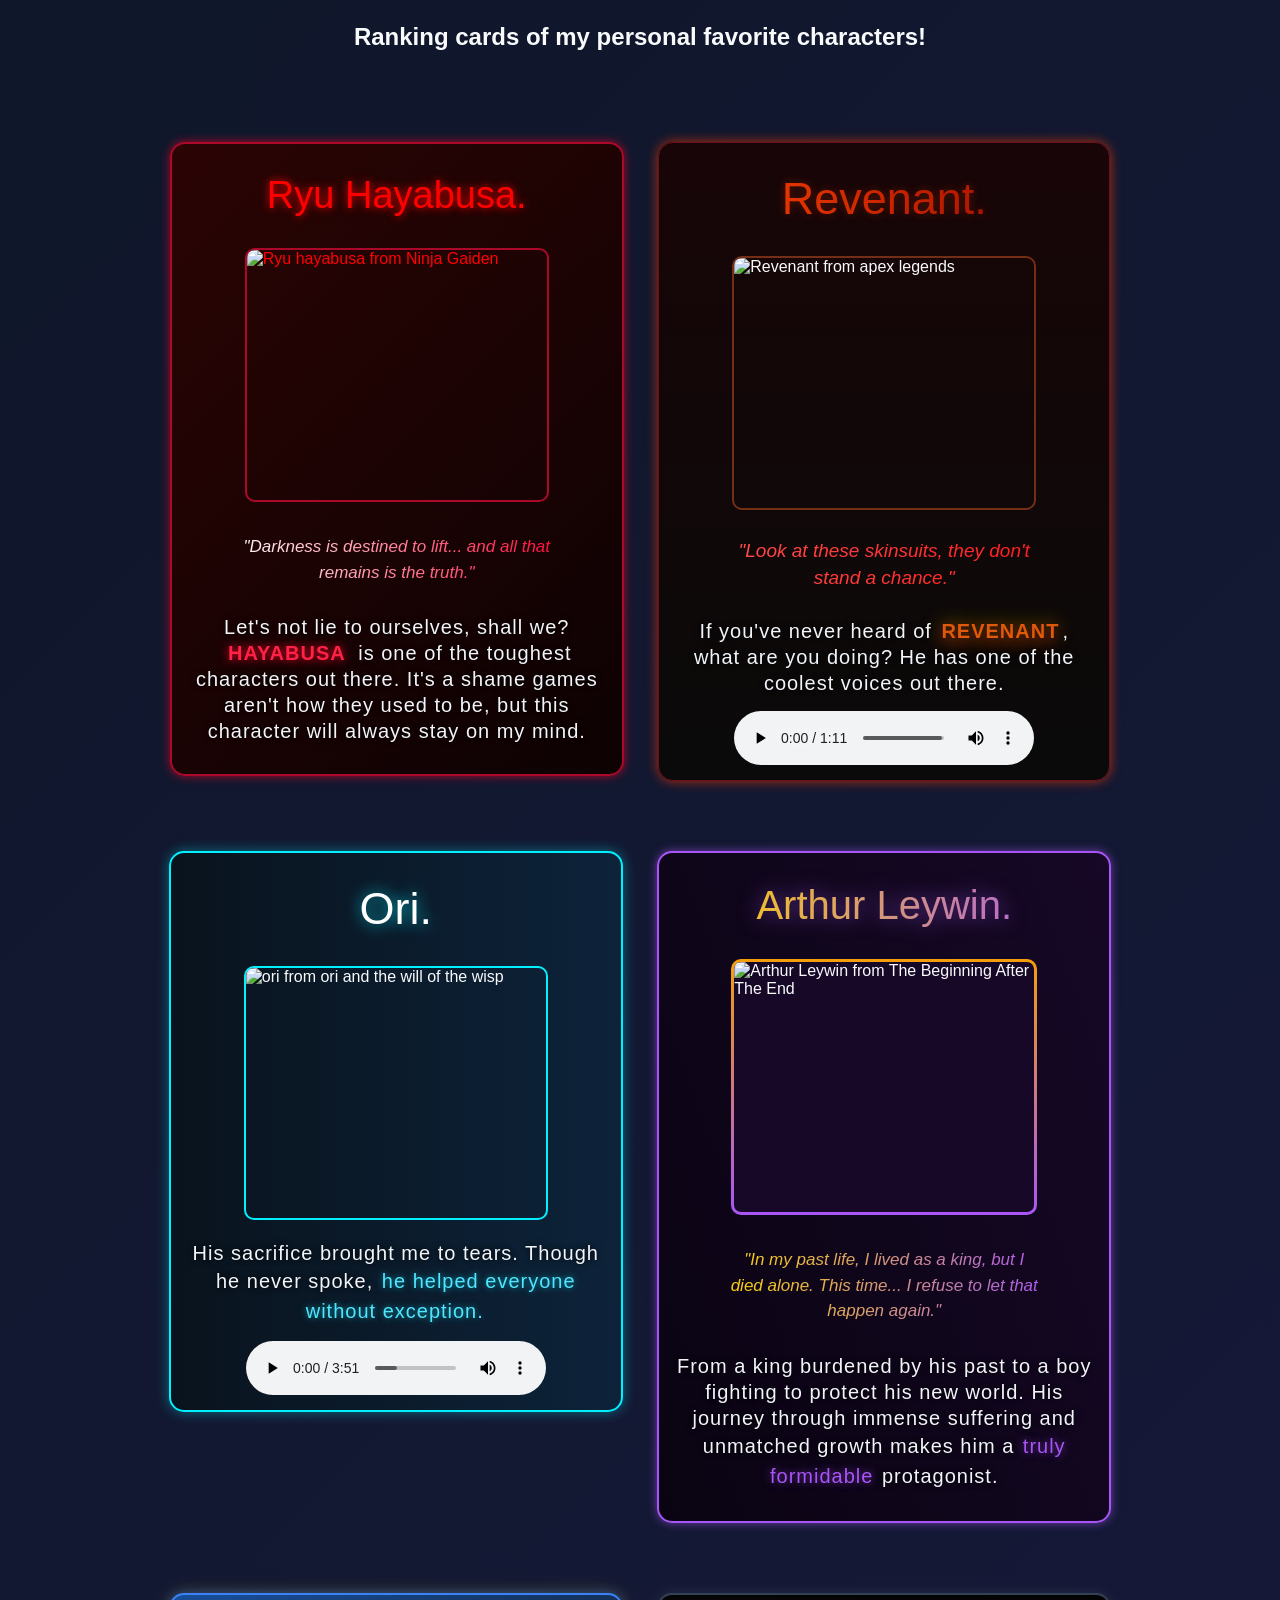
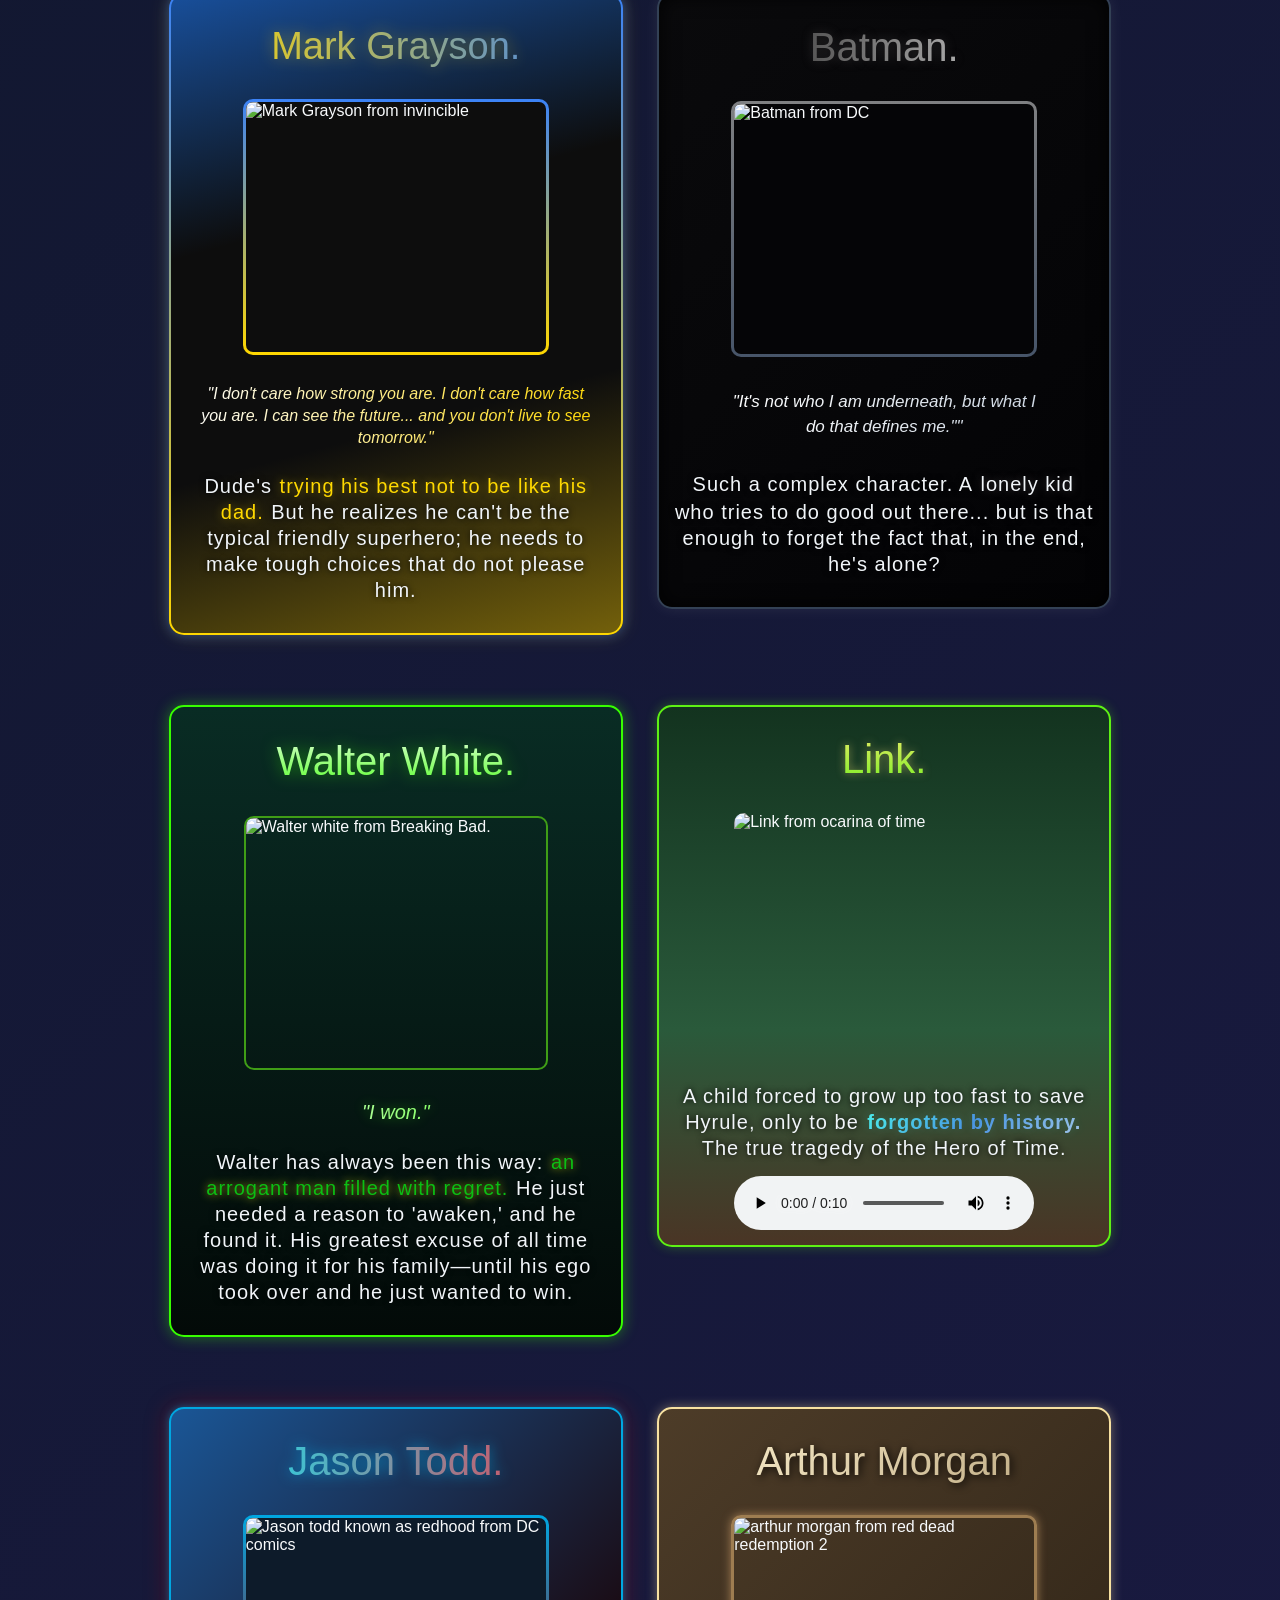
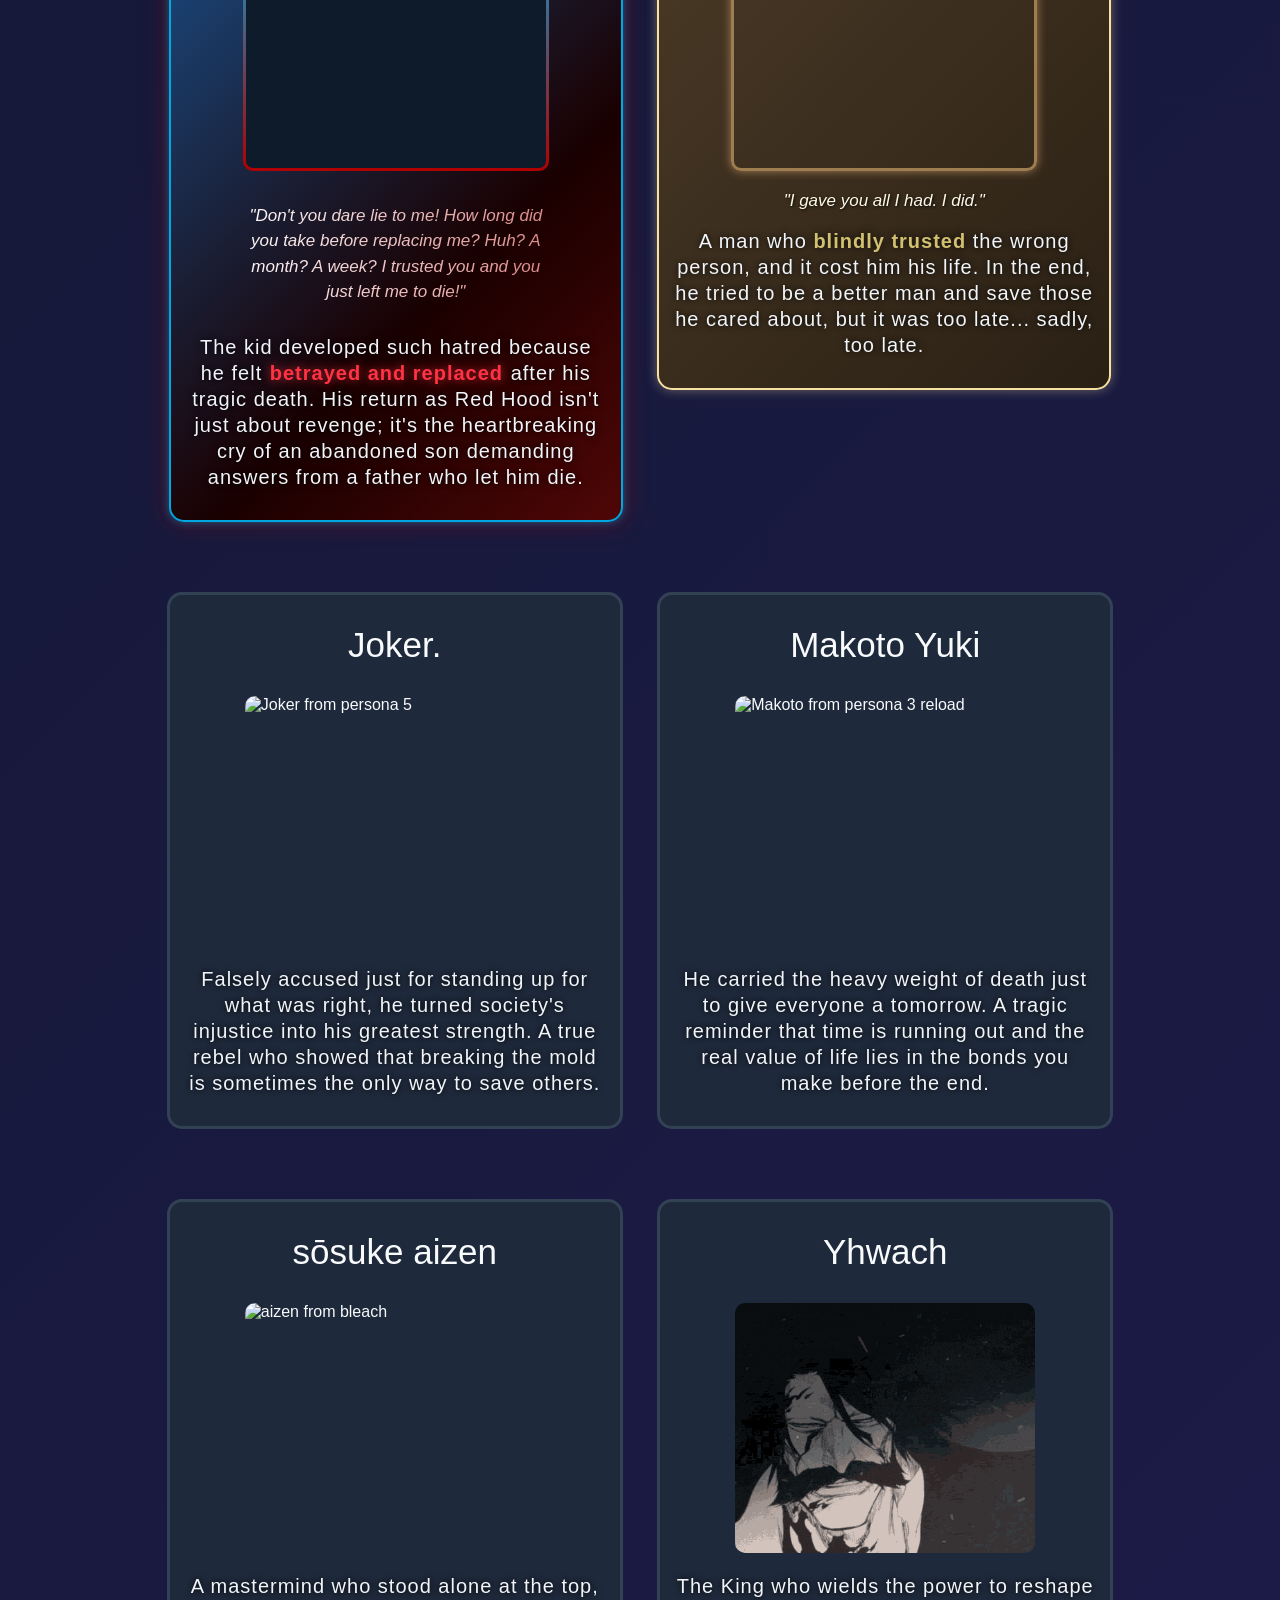
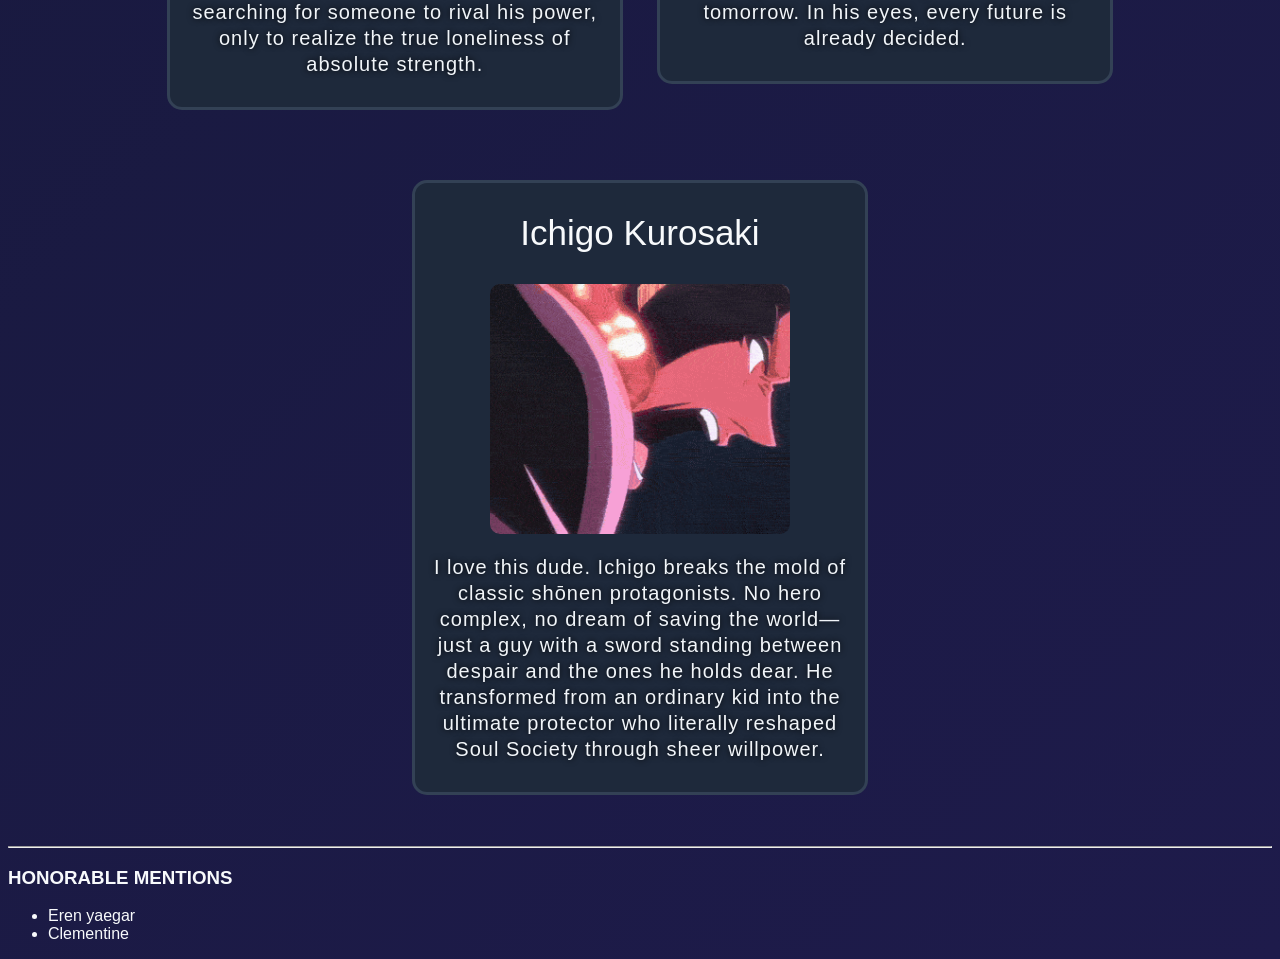
==== commit 5e5b87b7: "Add quote block for Arthur Morgan" ====
--- a/index.html
+++ b/index.html
@@ -135,6 +135,9 @@
                         <figure>
                             <img class="img" src="https://i.pinimg.com/736x/e4/0b/12/e40b129f9ce73786c8fc5ddbfe5bf021.jpg" alt="arthur morgan from red dead redemption 2" width="300" height="240" loading="lazy">
                         </figure>
+                        <blockquote>
+                            "I gave you all I had. I did."
+                        </blockquote>
                         <p>A man who <span class="loyal">blindly trusted</span> the wrong person, and it cost him his life. In the end, he tried to be a better man and save those he cared about, but it was too late... sadly, too late.</p>
                     </article>
                 </li>
--- a/styles.css
+++ b/styles.css
@@ -463,3 +463,46 @@
   text-shadow: 0 0 10px rgba(255, 51, 68, 0.7); 
   padding: 1px;
 }
+/* Jason card end */ 
+
+/* Arthur card  */ 
+
+.arthur {
+  background: linear-gradient(135deg, #4d3c28 0%, #2a2014 100%);
+  border: 2px solid #f7e1a1;
+  box-shadow: 0 0 12px rgba(247, 225, 161, 0.4);
+}
+
+.arthur h2 {
+  font-size: 40px;
+  background: linear-gradient(120deg, #fff3d1, #b7a37b); 
+  -webkit-background-clip: text;
+  background-clip: text;
+  color: transparent;
+  filter: drop-shadow(2px 2px 4px rgba(0, 0, 0, 0.9)); 
+}
+
+.arthur img {
+  border: 3px solid #9e7d51;
+  box-shadow: 0 0 10px rgb(164, 126, 86);
+}
+
+.arthur blockquote {
+  text-align: center;
+  font-size: 17px;
+  font-style: italic;
+  color: #fff9e6; 
+  text-shadow: 1px 1px 3px rgba(0, 0, 0, 0.8); /* Sombra para legibilidad */
+}
+
+.loyal {
+  color: #d0c070; 
+  line-height: 1.2;
+  font-weight: bold;
+  text-shadow: 0 0 8px rgba(0, 0, 0, 0.9);
+}
+
+.arthur:hover {
+  box-shadow: 0 0 20px #f7e1a1, 0 0 35px #a67c54;
+  transform: translateY(-5px);
+}
